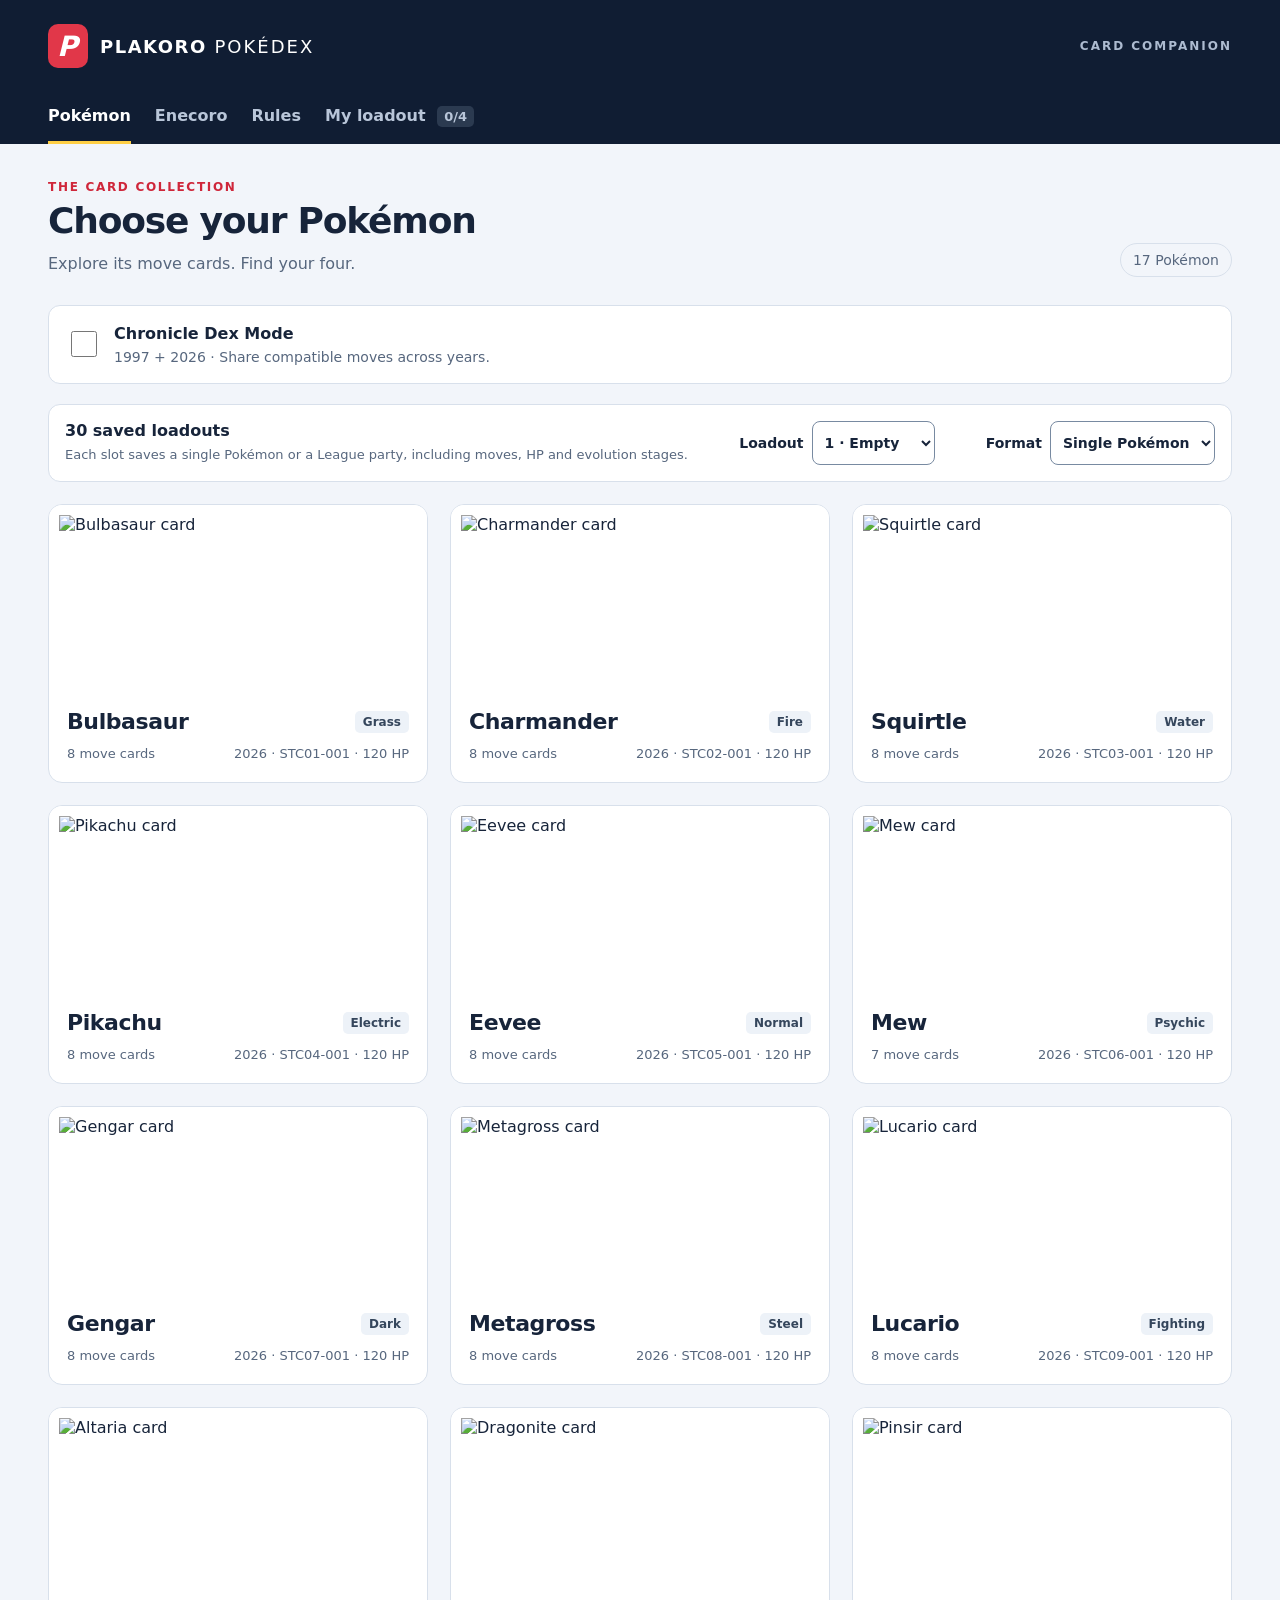
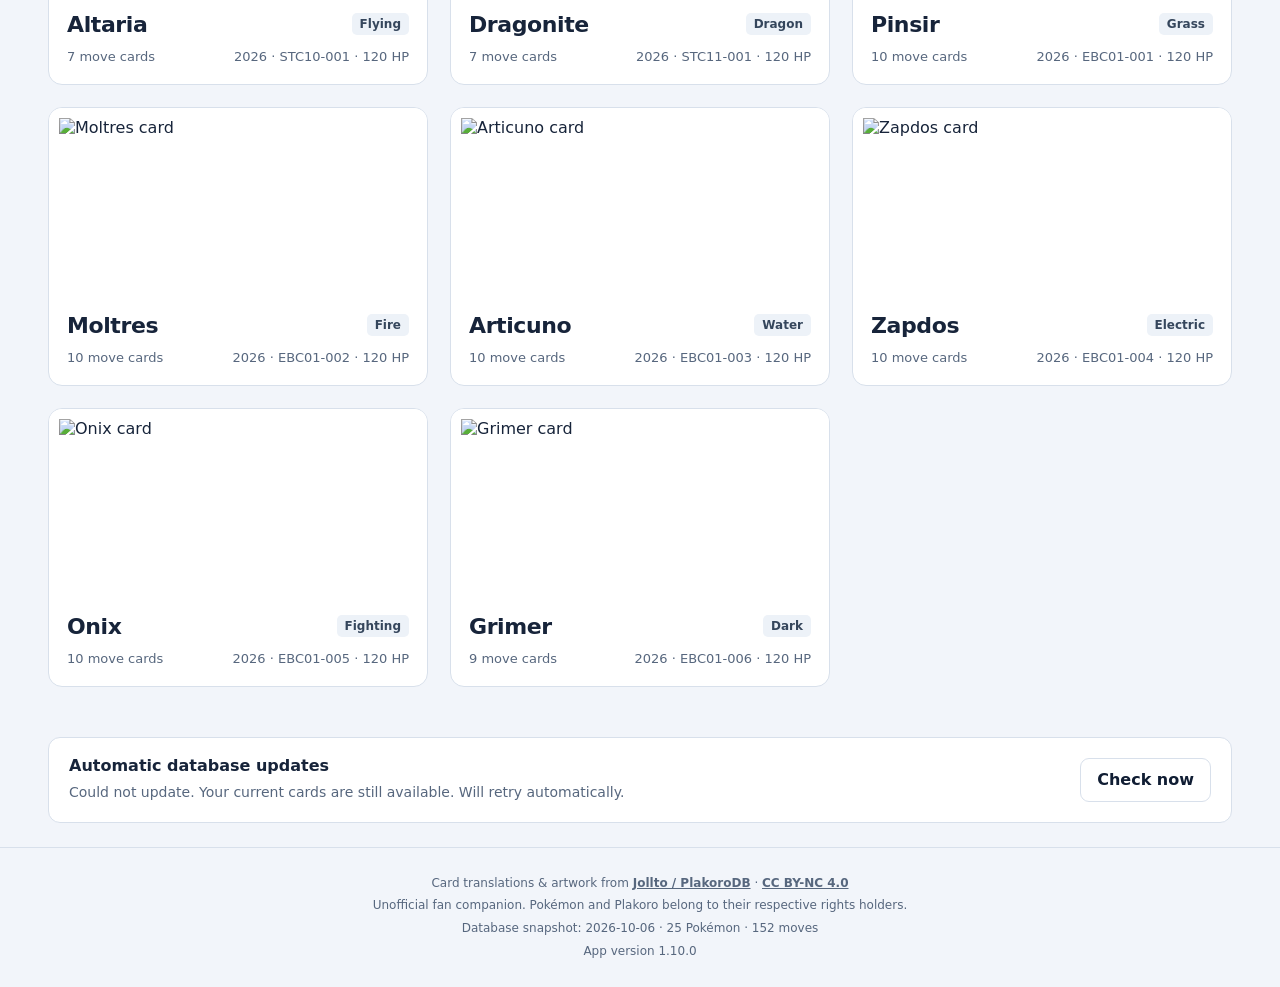
==== index.html @ 37764a10 "Publish Plakoro Pokédex 1.10.0 web app" ====
<!doctype html>
<html lang="en"><head><meta charset="utf-8"><meta name="viewport" content="width=device-width,initial-scale=1,viewport-fit=cover"><meta name="theme-color" content="#101d33"><meta name="description" content="Browse Plakoro Pokémon and their move cards. Build a loadout with one Pokémon and four moves."><title>Plakoro Pokédex</title><link rel="icon" type="image/svg+xml" href="data:image/svg+xml,%3Csvg xmlns='http://www.w3.org/2000/svg' viewBox='0 0 32 32'%3E%3Crect width='32' height='32' rx='8' fill='%23df3546'/%3E%3Cpath d='M9 8h14v16H9z' fill='white'/%3E%3Cpath d='M12 12h8v3h-8zm0 6h8v3h-8z' fill='%23101d33'/%3E%3C/svg%3E"><link rel="stylesheet" href="style.css"><script defer src="data.js"></script><script defer src="card-cache.js"></script><script defer src="sync.js"></script><script defer src="enecoro-data.js"></script><script defer src="energy-icons.js"></script><script defer src="collection.js"></script><script defer src="chronicle-data.js"></script><script defer src="chronicle-config.js"></script><script defer src="chronicle-sync.js"></script><script defer src="loadouts.js"></script><script defer src="rules-data.js"></script><script defer src="format-data.js"></script><script defer src="league.js"></script><script defer src="rules.js"></script><script defer src="features.js"></script><script defer src="app.js"></script></head>
<body><header><div class="top"><a class="brand" href="#"><span class="brand-icon" aria-hidden="true">P</span><span>PLAKORO <b>POKÉDEX</b></span></a><span class="edition">CARD COMPANION</span></div><nav aria-label="Main navigation"><a id="dex-link" href="#">Pokémon</a><a id="enecoro-link" href="#enecoro">Enecoro</a><a id="rules-link" href="#rules">Rules</a><a id="loadout-link" href="#loadout">My loadout <span id="nav-count">0/4</span></a></nav></header><main id="app"></main><section class="update-panel" aria-label="Database updates"><div><strong>Automatic database updates</strong><p id="update-status" role="status">Checks when opened and every 15 minutes while in use.</p></div><button id="check-updates">Check now</button></section><footer>Card translations &amp; artwork from <a href="https://github.com/Jollto/PlakoroDB" target="_blank" rel="noopener">Jollto / PlakoroDB</a> · <a href="PlakoroDB-LICENSE.txt">CC BY-NC 4.0</a><br>Unofficial fan companion. Pokémon and Plakoro belong to their respective rights holders.<br><span id="snapshot"></span><br><span>App version 1.10.0</span></footer><div id="toast" role="status" aria-live="polite"></div><dialog id="card-dialog" aria-labelledby="dialog-title"><div class="dialog-bar"><h2 id="dialog-title"></h2><button id="close-dialog" aria-label="Close card details">Close ✕</button></div><div id="dialog-content"></div></dialog><noscript>This app needs JavaScript to show Pokémon and build loadouts.</noscript></body></html>
---- style.css ----
:root{font-family:system-ui,-apple-system,BlinkMacSystemFont,'Segoe UI',sans-serif;color:#17243a;background:#f2f5fa;font-size:16px;--navy:#101d33;--red:#cf263a;--line:#d8e0eb;--muted:#57677e}*{box-sizing:border-box}body{margin:0}button,a{-webkit-tap-highlight-color:transparent}button{font:inherit;cursor:pointer;min-height:44px;border:1px solid var(--line);border-radius:9px;background:white;color:var(--navy);padding:10px 16px;font-weight:650}button:hover{background:#eaf0f8}button:disabled{cursor:not-allowed;opacity:.5}a{color:inherit}button:focus-visible,a:focus-visible,summary:focus-visible{outline:3px solid #2678df;outline-offset:4px}header{background:var(--navy);color:white}.top{max-width:1240px;margin:auto;padding:24px 28px 22px;display:flex;align-items:center;justify-content:space-between;gap:20px}.brand{display:flex;align-items:center;gap:12px;text-decoration:none;font-size:18px;letter-spacing:1.5px;font-weight:800}.brand b{font-weight:400;letter-spacing:2px}.brand-icon{display:grid;place-items:center;background:#e13749;width:40px;height:44px;border-radius:10px;font-size:28px;font-style:italic}.edition{color:#adbbd0;font-size:12px;font-weight:750;letter-spacing:2px}nav{display:flex;max-width:1240px;margin:auto;padding:0 28px;gap:30px}nav a{padding:16px 0;text-decoration:none;font-weight:650;color:#b9c6d9;border-bottom:3px solid transparent}nav a.active{color:white;border-color:#ffcf45}nav span{font-size:13px;background:#2b3a50;padding:3px 7px;border-radius:5px;margin-left:6px}main{max-width:1240px;margin:0 auto;padding:36px 28px 50px;min-height:65vh}h1{font-size:36px;letter-spacing:-1.2px;margin:6px 0 10px;line-height:1.15}h2{font-size:22px;letter-spacing:-.4px;margin:0}h3{font-size:18px;margin:0}p{line-height:1.6}.eyebrow{text-transform:uppercase;letter-spacing:1.7px;font-size:12px;font-weight:800;color:var(--red)}.muted{color:var(--muted)}.heading{display:flex;justify-content:space-between;align-items:end;gap:16px;margin-bottom:28px}.heading p{margin:0}.counter{white-space:nowrap;font-size:14px;color:var(--muted);padding:8px 12px;border:1px solid var(--line);border-radius:30px}.pokemon-grid{display:grid;grid-template-columns:repeat(3,minmax(0,1fr));gap:22px}.pokemon-card{display:block;text-decoration:none;background:#fff;border:1px solid var(--line);border-radius:14px;overflow:hidden;transition:transform .15s,box-shadow .15s}.pokemon-card:hover{transform:translateY(-3px);box-shadow:0 10px 24px #15244114}.card-art{display:block;width:100%;height:auto;aspect-ratio:606/302;object-fit:contain;background:white}.pokemon-card .card-art{padding:10px 10px 0}.pokemon-info{padding:16px 18px 18px}.row{display:flex;justify-content:space-between;align-items:center;gap:12px}.meta{font-size:13px;color:var(--muted);line-height:1.5}.pokemon-info .meta{margin-top:10px}.type{display:inline-block;padding:4px 8px;background:#edf2f8;border-radius:5px;font-size:12px;font-weight:750;color:#35465c}.back{display:inline-block;color:var(--muted);margin-bottom:22px;font-size:14px;font-weight:650;text-decoration:none}.pokemon-hero{display:grid;grid-template-columns:minmax(0,1fr) minmax(0,1fr);align-items:center;gap:36px;margin-bottom:32px}.pokemon-hero img{border-radius:16px;box-shadow:0 8px 26px #132a4714}.stats{display:flex;gap:24px;flex-wrap:wrap;margin:20px 0}.stats div{display:flex;flex-direction:column;gap:5px}.stats dt{font-size:12px;font-weight:650;color:var(--muted)}.stats dd{margin:0;font-size:18px;font-weight:750}.primary{background:var(--red);color:white;border-color:var(--red)}.primary:hover{background:#b31e30}.section-heading{display:flex;justify-content:space-between;align-items:center;gap:15px;margin:26px 0 18px}.move-grid{display:grid;grid-template-columns:repeat(3,minmax(0,1fr));gap:20px}.move-card{background:white;border:1px solid var(--line);border-radius:12px;overflow:hidden}.move-card.selected{border:2px solid #255fbe;box-shadow:0 0 0 2px #255fbe18}.art-button{padding:8px;width:100%;display:block;border:0;border-radius:0;background:white;min-height:0}.art-button:hover{background:#eef3fa}.move-info{padding:8px 16px 16px}.move-info .meta{margin:6px 0 12px}.move-info>button{width:100%}.selected-button{background:#e4efff;border-color:#b5cdf5;color:#184f9d}.builder-bar{position:sticky;top:0;z-index:5;background:var(--navy);color:white;padding:14px 18px;border-radius:12px;box-shadow:0 7px 22px #11254325;margin:0 0 26px}.builder-bar .muted{color:#c0cce0;font-size:14px}.builder-slots{display:grid;grid-template-columns:repeat(4,minmax(0,1fr));gap:8px;margin-top:12px}.slot{border:1px dashed #6d7b90;background:#23334b;color:#dce7f7;border-radius:7px;font-size:13px;padding:9px 7px;min-width:0;overflow-wrap:anywhere}.slot.filled{border-style:solid;border-color:#b0caef;background:#e9f2ff;color:#143663}.builder-bar a{font-size:14px;font-weight:750}.complete{color:#a4f1c5;font-weight:700}.empty{text-align:center;background:white;border:1px solid var(--line);border-radius:16px;padding:60px 24px}.empty p{color:var(--muted);max-width:400px;margin:15px auto 24px}.button-link{display:inline-block;text-decoration:none;min-height:44px;padding:12px 18px;border-radius:9px;font-weight:700;background:var(--red);color:white}.loadout-board{display:grid;grid-template-columns:320px minmax(0,1fr);gap:28px;align-items:start}.selected-mon{background:var(--navy);color:white;padding:20px;border-radius:14px}.selected-mon .meta{color:#bfccdf;margin:8px 0 16px}.selected-mon .card-art{border-radius:10px;margin:16px 0}.selected-mon button,.selected-mon .button-link{width:100%;text-align:center;margin-top:10px}.loadout-moves{display:grid;grid-template-columns:repeat(2,minmax(0,1fr));gap:18px}.loadout-moves .slot-title{padding:12px 16px 4px;font-size:12px;font-weight:800;letter-spacing:1px;color:var(--muted)}.empty-slot{min-height:170px;border:2px dashed #c1cddd;border-radius:12px;display:flex;flex-direction:column;align-items:center;justify-content:center;gap:10px;color:var(--muted);text-decoration:none}.notice{padding:12px 16px;background:#e7f0ff;color:#224c8a;border-radius:9px;font-size:14px;line-height:1.6}.loadout-note{margin:20px 0;font-size:14px;color:var(--muted)}footer{border-top:1px solid var(--line);padding:24px;text-align:center;color:var(--muted);font-size:12px;line-height:1.9}footer a{font-weight:650}dialog{border:1px solid var(--line);border-radius:16px;padding:24px;max-width:760px;width:calc(100% - 28px);max-height:90vh;color:var(--navy);overflow:auto}dialog::backdrop{background:#061125b8}.dialog-bar{display:flex;justify-content:space-between;align-items:center;gap:16px;margin-bottom:20px}.dialog-bar h2{font-size:24px}.dialog-bar button{flex-shrink:0}#dialog-content .card-art{border-radius:12px}.rules{margin-top:20px}.rules dl{display:grid;grid-template-columns:110px minmax(0,1fr);margin:0}.rules dt,.rules dd{margin:0;padding:12px 0;border-bottom:1px solid var(--line);font-size:15px;line-height:1.6}.rules dt{font-weight:750}.rules dd{padding-left:12px}.rules .meta{margin-bottom:10px}.energy{display:inline-block;background:#edf2fa;border-radius:4px;padding:1px 5px;font-size:13px;margin:2px;font-weight:650}#toast{position:fixed;bottom:24px;left:50%;transform:translateX(-50%);background:#101d33;color:white;padding:13px 20px;border-radius:10px;z-index:20;box-shadow:0 6px 25px #0003;max-width:90vw;text-align:center;font-size:14px;display:none}#toast.visible{display:block}.confirm-actions{display:flex;gap:10px;justify-content:flex-end;margin-top:24px}
@media(min-width:1450px){main,.top,nav{max-width:1380px}.pokemon-grid{grid-template-columns:repeat(4,minmax(0,1fr))}}@media(max-width:950px){.pokemon-grid,.move-grid{grid-template-columns:repeat(2,minmax(0,1fr))}.loadout-board{grid-template-columns:260px minmax(0,1fr)}.loadout-moves{grid-template-columns:1fr}.pokemon-hero{gap:24px}}@media(max-width:600px){.top{padding:20px 18px 14px}.brand{font-size:15px;letter-spacing:1px}.brand b{letter-spacing:1px}.edition{display:none}nav{padding:0 18px}main{padding:26px 16px 36px}h1{font-size:30px}.heading{align-items:start;margin-bottom:22px}.heading .counter{font-size:12px;padding:6px 9px}.pokemon-grid{gap:14px;grid-template-columns:1fr}.pokemon-info{padding:12px 16px}.pokemon-card .card-art{padding:8px 8px 0}.pokemon-hero{grid-template-columns:1fr;gap:20px}.pokemon-hero>img{max-width:520px}.move-grid{grid-template-columns:1fr;gap:18px}.builder-bar{padding:12px;border-radius:10px;margin-left:-4px;margin-right:-4px}.builder-bar .row{gap:10px}.builder-slots{gap:5px}.slot{font-size:12px;padding:8px 5px}.loadout-board{grid-template-columns:1fr;gap:20px}.selected-mon{display:grid;grid-template-columns:1fr 1fr;gap:0 16px;padding:16px}.selected-mon .card-art{grid-column:1/-1;grid-row:1;margin:0 0 14px}.selected-mon .meta{margin-bottom:0}.selected-mon .loadout-actions{grid-column:2;grid-row:2/5;align-self:center}.selected-mon h2{font-size:22px}.selected-mon .stats{gap:12px;margin:10px 0}.selected-mon .stats dd{font-size:16px}.loadout-moves{grid-template-columns:1fr}.dialog-bar h2{font-size:21px}dialog{padding:16px}.rules dl{grid-template-columns:90px minmax(0,1fr)}.rules dt,.rules dd{font-size:14px}.section-heading{align-items:start}.section-heading .muted{font-size:14px}}@media(prefers-reduced-motion:reduce){*{transition:none!important}}

.update-panel{max-width:1184px;margin:0 auto 24px;padding:18px 20px;background:white;border:1px solid var(--line);border-radius:12px;display:flex;align-items:center;justify-content:space-between;gap:18px}.update-panel p{font-size:14px;color:var(--muted);margin:6px 0 0}.update-panel button{flex-shrink:0}@media(max-width:600px){.update-panel{margin:0 16px 24px;flex-direction:column;align-items:stretch}}

/* Reference canvases: 1080×1920 portrait / 1920×1080 landscape. */
body.loadout-screen{overflow:hidden;background:#0b1424}
.loadout-screen>header,.loadout-screen>footer,.loadout-screen>.update-panel{display:none}
.loadout-screen #app{position:fixed;inset:0;max-width:none;width:100%;height:100%;height:100dvh;min-height:0;margin:0;padding:env(safe-area-inset-top) env(safe-area-inset-right) env(safe-area-inset-bottom) env(safe-area-inset-left);display:grid;grid-template-rows:auto minmax(0,1fr)}
.loadout-toolbar{max-width:none;width:100%;margin:0;padding:6px 12px;display:flex;align-items:center;justify-content:space-between;gap:8px;background:#101d33;color:white}
.loadout-toolbar a{display:flex;align-items:center;min-height:44px;padding:8px 12px;border:1px solid #71819b;border-radius:8px;font-size:14px;color:white}
.loadout-toolbar span{font-size:16px;font-weight:700}
.loadout-viewport{position:relative;min-width:0;min-height:0;overflow:hidden}
.loadout-stage{position:absolute;top:50%;left:50%;transform-origin:center;background:#f2f5fa;padding:48px;display:flex;flex-direction:column;gap:32px;color:#17243a;overflow:hidden}
.loadout-stage .stage-heading{display:flex;align-items:center;justify-content:space-between;gap:24px;flex:none}
.loadout-stage .stage-heading h1{font-size:64px;line-height:1.1;margin:12px 0 0;letter-spacing:-1px}
.loadout-stage .eyebrow{font-size:32px;letter-spacing:3px}
.loadout-stage .counter{font-size:40px;padding:12px 20px}
.loadout-stage .loadout-board{flex:1;min-height:0;display:grid;gap:32px;align-items:stretch}
.loadout-stage.portrait .loadout-board{grid-template-columns:1fr;grid-template-rows:680px minmax(0,1fr)}
.loadout-stage.landscape .loadout-board{grid-template-columns:580px minmax(0,1fr);grid-template-rows:1fr}
.loadout-stage .selected-mon{padding:28px;border-radius:24px;display:flex;flex-direction:column;justify-content:center;gap:16px;min-width:0;min-height:0}
.loadout-stage .selected-mon .eyebrow{color:#ffcf45}
.loadout-stage .selected-mon h2{font-size:56px;margin:0;line-height:1.1}
.loadout-stage .selected-mon .card-art{width:100%;height:auto;min-height:0;object-fit:contain;border-radius:16px;margin:0;background:transparent}
.loadout-stage.portrait .selected-mon .card-art{max-height:430px}
.loadout-stage .selected-mon .stats{margin:0;gap:32px;flex-wrap:nowrap;justify-content:space-between}
.loadout-stage .selected-mon .stats dt{font-size:28px;color:#bfccdf}
.loadout-stage .selected-mon .stats dd{font-size:38px;line-height:1.2}
.loadout-stage .selected-mon .meta{font-size:28px;margin:0;color:#bfccdf}
.loadout-stage .loadout-moves{display:grid;grid-template-columns:repeat(2,minmax(0,1fr));grid-template-rows:repeat(2,minmax(0,1fr));gap:24px;min-height:0}
.loadout-stage .stage-move{display:flex;flex-direction:column;justify-content:center;min-width:0;min-height:0;border-radius:20px;padding:16px;gap:16px}
.loadout-stage .slot-title{font-size:30px;letter-spacing:2px;padding:0;flex:none}
.loadout-stage .art-button{padding:0;min-height:0;border-radius:12px;flex:0 1 auto;overflow:hidden}
.loadout-stage .art-button .card-art{width:100%;height:auto;max-height:100%;object-fit:contain;background:transparent}
.loadout-stage .stage-move h3{font-size:40px;line-height:1.15;margin:0;overflow-wrap:anywhere}
.loadout-stage .empty-slot{min-height:0;font-size:38px;text-align:center;padding:20px}
.loadout-stage .stage-note{font-size:34px;margin:0;text-align:center;line-height:1.2;flex:none;color:#57677e}

.loadout-stage.portrait .selected-mon h2,.loadout-stage.portrait .selected-mon>.meta{display:none}.loadout-stage .art-button{flex:1;display:flex;align-items:center;justify-content:center}.loadout-stage .art-button .card-art{height:100%;aspect-ratio:auto}

.enecoro-detail-link{display:block;margin-top:16px;font-weight:650;padding:12px 0;color:#224c8a}.enecoro-grid{display:grid;gap:24px}.enecoro-card{padding:24px;border:1px solid var(--line);border-radius:16px;background:white}.enecoro-card h2 a{text-decoration:none}.enecoro-card h3{margin:22px 0 14px}.enecoro-card h4{margin:0 0 14px;font-size:16px}.fixed-sides{display:grid;grid-template-columns:1fr 1fr;gap:16px}.fixed-sides section{background:#edf3fc;padding:18px;border-radius:12px}.fixed-icons{display:flex;gap:20px;flex-wrap:wrap}.energy-symbol{display:inline-flex;align-items:center;gap:7px;font-size:14px}.energy-symbol img{width:36px;height:36px;object-fit:contain;flex:none}.chip-groups{display:grid;grid-template-columns:1fr 1fr;gap:30px}.chip-list{list-style:none;padding:0;margin:0;display:flex;flex-wrap:wrap;gap:10px}.chip-list li{display:flex;align-items:center;gap:12px;border:1px solid var(--line);border-radius:10px;padding:10px}.chip-list strong{font-size:18px}.chip-symbols{display:flex;align-items:center;gap:6px}.chip-divider{color:var(--muted)}.enecoro-card>.meta{margin:22px 0 0}.enecoro-card .type{white-space:nowrap}.enecoro-card h3 .type{font-size:13px;margin-left:8px}@media(max-width:600px){nav{gap:18px}nav a{font-size:14px}.enecoro-card{padding:18px}.chip-groups{grid-template-columns:1fr;gap:4px}.fixed-icons{flex-direction:column;gap:12px}.fixed-sides{gap:10px}.fixed-sides section{padding:12px}.enecoro-card>.row{align-items:flex-start}.enecoro-card h3 .type{display:inline-block;margin-top:5px}.enecoro-grid h2{font-size:22px}}

.energy-tabs{padding:0;gap:12px;margin:0 0 28px;flex-wrap:wrap}.energy-tabs a{color:#344a6a;padding:12px 16px;border:1px solid var(--line);border-radius:9px;background:white}.energy-tabs a[aria-current=page]{background:#101d33;color:white}.add-set{margin-top:24px}.inventory-grid,.dice-grid{display:grid;grid-template-columns:repeat(2,minmax(0,1fr));gap:20px;margin:24px 0}.inventory-parts{display:grid;gap:12px;margin-top:20px}.inventory-part{display:flex;align-items:center;justify-content:space-between;gap:16px;border-bottom:1px solid var(--line);padding:10px 0}.inventory-part>span:last-child{display:flex;flex-direction:column;gap:5px;align-items:flex-end}.inventory-part input{width:92px;padding:10px;border:1px solid #788aa1;border-radius:8px;font:inherit;min-height:44px}.owned-setting{display:flex;align-items:center;gap:14px;background:white;border:1px solid var(--line);padding:18px;border-radius:12px;margin-bottom:18px}.owned-setting input{width:26px;height:26px;flex:none}.owned-setting small{display:block;font-size:14px;margin-top:6px;color:var(--muted)}.dice-faces{display:grid;grid-template-columns:repeat(2,minmax(0,1fr));gap:14px;margin-top:20px}.dice-face{padding:14px;border:1px solid var(--line);border-radius:10px;min-width:0}.dice-face label{font-weight:700;font-size:14px}.face-preview{min-height:62px;display:flex;align-items:center;padding:10px 0}.face-preview .energy-symbol span{display:none}.dice-face select{width:100%;font:inherit;font-size:14px;min-height:44px;border:1px solid #788aa1;border-radius:8px;padding:6px;background:white;color:#17243a}.overdrawn{border:2px solid #b32235;background:#fff3f3}.shortage{font-size:14px;color:#b32235;margin:8px 0 0}.missing-parts{margin:18px 0;font-size:15px}.missing-parts summary{cursor:pointer;padding:10px 0}.inventory-part .energy-symbol span{font-size:13px}@media(max-width:950px){.inventory-grid,.dice-grid{grid-template-columns:1fr}}@media(max-width:420px){.inventory-part .energy-symbol{gap:4px}.inventory-part .energy-symbol img{width:28px;height:28px}.inventory-part .chip-symbols{gap:3px}.inventory-part{gap:8px}.inventory-part .energy-symbol span{font-size:12px}.inventory-part input{width:70px}.dice-face{padding:10px}}

.product-inventory{margin:24px 0 36px}.product-list{display:grid;grid-template-columns:1fr 1fr;gap:12px}.product-row{display:flex;align-items:center;justify-content:space-between;gap:14px;background:white;border:1px solid var(--line);border-radius:12px;padding:16px}.quantity-control{display:inline-flex;align-items:center;gap:6px}.quantity-control button{min-width:44px;min-height:44px;padding:8px;font-size:22px}.quantity-control input{width:64px!important;min-height:44px;padding:8px;border:1px solid #788aa1;border-radius:8px;font:inherit;text-align:center}.inventory-title{margin:20px 0}.inventory-part{align-items:flex-start}.inventory-part>.chip-symbols{padding-top:8px}.inventory-part .meta{text-align:right}.inventory-part .quantity-control{margin-top:4px}@media(max-width:950px){.product-list{grid-template-columns:1fr}}@media(max-width:420px){.inventory-part{flex-wrap:wrap}.inventory-part>span:last-child{width:100%;align-items:flex-start}.inventory-part .meta{text-align:left}.product-row{padding:12px}.quantity-control{gap:4px}.quantity-control input{width:50px!important}}

/* Rules, saved loadouts and Chronicle editions. */
header nav{overflow-x:auto;white-space:nowrap;gap:24px}
.loadout-switcher,.stage-controls{display:flex;align-items:center;justify-content:space-between;flex-wrap:wrap;gap:12px;margin-bottom:22px;padding:16px;background:#fff;border:1px solid var(--line);border-radius:12px}
.loadout-switcher p{margin:5px 0 0}.slot-picker{display:flex;align-items:center;gap:8px;font-size:14px;font-weight:700}.slot-picker select{font:inherit;min-height:44px;max-width:220px;padding:8px;border:1px solid #788aa1;border-radius:8px;background:white;color:#17243a}.loadout-toolbar{flex-wrap:wrap}.loadout-toolbar button{font-size:14px}.loadout-toolbar .slot-picker{color:white}.loadout-toolbar .slot-picker select{max-width:190px}.stage-controls p{width:100%;margin:0}.chronicle-controls .owned-setting{margin-bottom:12px}.chronicle-controls{margin-bottom:20px}.edition-tabs{display:flex;align-items:center;gap:12px;flex-wrap:wrap;margin-bottom:20px}.edition-tabs [aria-pressed=true]{background:var(--navy);color:white}.rules-menu{display:grid;grid-template-columns:1fr 1fr;gap:20px;margin:26px 0}.rule-link{position:relative;padding:28px;background:white;border:1px solid var(--line);border-radius:14px;text-decoration:none}.rule-link:hover{border-color:#255fbe}.rule-link p{color:var(--muted);margin-bottom:0}.rule-link>span{position:absolute;right:24px;top:24px}.coming-soon{display:inline-block;border-radius:8px;padding:7px 10px;background:#ffdc67;color:#533900;font-size:13px;font-weight:800;white-space:nowrap}.rule-document{max-width:860px;background:white;border:1px solid var(--line);border-radius:14px;padding:32px}.rule-text{white-space:pre-wrap;font-size:18px;line-height:1.8;overflow-wrap:anywhere;margin-top:24px}.zoom-controls{display:flex;gap:10px;align-items:center;flex-wrap:wrap;margin:20px 0}.playseat-scroll{height:70vh;overflow:auto;border:1px solid var(--line);background:#d8e0eb;border-radius:12px;overscroll-behavior:contain;touch-action:pan-x pan-y}.playseat-scroll img{display:block;max-width:none;height:auto;width:100%;transform-origin:0 0}.evolution-list{display:grid;gap:12px}.evolution-list section{padding:18px;border:1px solid var(--line);border-radius:12px}.evolution-list button{margin-right:8px}.stage-pokemon-list{display:grid;gap:10px;grid-template-columns:1fr 1fr}.hp-tracker{display:flex;flex-direction:column;gap:12px}.hp-value{display:flex;align-items:baseline;gap:16px}.hp-value>span{font-size:30px}.hp-value output{font-size:76px;font-weight:800;line-height:1}.hp-value small{font-size:26px;color:#c0cce0}.hp-buttons{display:grid;grid-template-columns:repeat(4,1fr);gap:10px}.loadout-stage .selected-mon .hp-buttons button{font-size:40px;min-height:92px;padding:10px;margin:0}.loadout-stage .selected-mon .hp-reset{font-size:26px;min-height:64px;padding:8px;margin:0}.loadout-stage.portrait .loadout-board{grid-template-rows:780px minmax(0,1fr)}.loadout-stage.portrait .selected-mon{gap:10px}.loadout-stage.portrait .selected-mon .card-art{max-height:380px}.loadout-stage .stage-note{font-size:28px}.loadout-stage.landscape .selected-mon h2{font-size:46px}.loadout-stage.landscape .selected-mon .card-art{max-height:300px}
@media(max-width:600px){.rules-menu{grid-template-columns:1fr}.rule-document{padding:20px}.loadout-toolbar{gap:5px;padding:5px 8px}.loadout-toolbar a{padding:6px 8px;font-size:12px}.loadout-toolbar .slot-picker{font-size:12px;gap:4px}.loadout-toolbar .slot-picker select{max-width:130px;font-size:12px}.loadout-toolbar button{font-size:12px;padding:6px 8px}.stage-pokemon-list{grid-template-columns:1fr}}
.rule-text{white-space:normal}.rule-text p{white-space:pre-wrap}.rule-text h2{margin:28px 0 14px;line-height:1.4}.rule-text li{margin:10px 0}.rule-text ul{padding-left:24px}

/* League parties use the existing card, dice and loadout-board vocabulary. */
.league-context{display:flex;flex-wrap:wrap;gap:12px;align-items:center;margin:-6px 0 24px;padding:14px 18px;border-left:4px solid #245fb9;background:#eaf1fb;border-radius:8px;font-size:14px}
.league-context span{color:var(--muted)}.league-context a{font-weight:700}
.league-grid{display:grid;grid-template-columns:repeat(3,minmax(0,1fr));gap:20px;margin:24px 0}
.league-member{min-width:0;background:white;border:1px solid var(--line);border-radius:14px;padding:18px;display:flex;flex-direction:column;gap:12px}
.league-member h2,.league-member p{margin:0}.league-member h2{font-size:22px}.league-member>.card-art{border-radius:8px;aspect-ratio:606/302;object-fit:contain;background:#eff2f7}
.league-member>.row{min-height:28px}.league-member.chosen{border:2px solid #245fb9;padding:17px;background:#f2f7ff}.league-member>.league-actions,.league-member>button{margin-top:auto}
.league-empty-art{aspect-ratio:606/302;background:#eef2f7;border:1px dashed #9aaec9;border-radius:8px;display:flex;align-items:center;justify-content:center;color:#566781;font-size:16px}
.league-badge{background:#e5edf9;color:#163f7c;font-size:14px;font-weight:700;border-radius:6px;padding:5px 8px}.league-badge.ko{background:#fde6e8;color:#9d1329}
.league-controls,.league-actions{display:flex;gap:10px;align-items:center;flex-wrap:wrap}.league-controls{padding:18px;background:white;border:1px solid var(--line);border-radius:12px;margin:20px 0}.league-actions button,.league-actions .button-link{font-size:14px;min-height:44px;padding:10px 12px}
.league-step{margin:24px 0 16px;padding:20px 24px;background:#e9eff9;border-radius:12px}.league-step h2{margin:0 0 8px}.league-step p{margin:8px 0 16px}.league-step strong{font-size:20px}
.league-switch-choice{display:block;width:100%;text-align:left;margin:12px 0}.league-toolbar-label{color:white;font-size:14px}.league-dice-summary{display:grid;grid-template-columns:repeat(3,minmax(0,1fr));gap:16px}.league-dice-summary section{border:1px solid var(--line);border-radius:10px;padding:16px}.league-dice-summary section>div{display:flex;flex-direction:column;gap:6px;padding:12px 0;border-top:1px solid var(--line)}.league-dice-summary .chip-symbols{flex-wrap:wrap}
.loadout-toolbar .slot-picker select{max-width:180px}.loadout-switcher .slot-picker select{max-width:240px}
@media(max-width:1000px){.league-grid{grid-template-columns:repeat(2,minmax(0,1fr))}}
@media(max-width:600px){.league-grid{grid-template-columns:1fr;gap:16px}.league-controls{align-items:stretch;flex-direction:column}.league-controls .slot-picker{flex-wrap:wrap}.league-controls select{max-width:100%}.league-actions>*{flex:1}.league-dice-summary{grid-template-columns:1fr}.league-dice-summary section>div{flex-direction:row;justify-content:space-between;align-items:center}.league-toolbar-label{font-size:12px}.loadout-toolbar .slot-picker select{max-width:135px}.loadout-switcher .slot-picker{width:100%;justify-content:space-between}.loadout-switcher .slot-picker select{max-width:70%}}
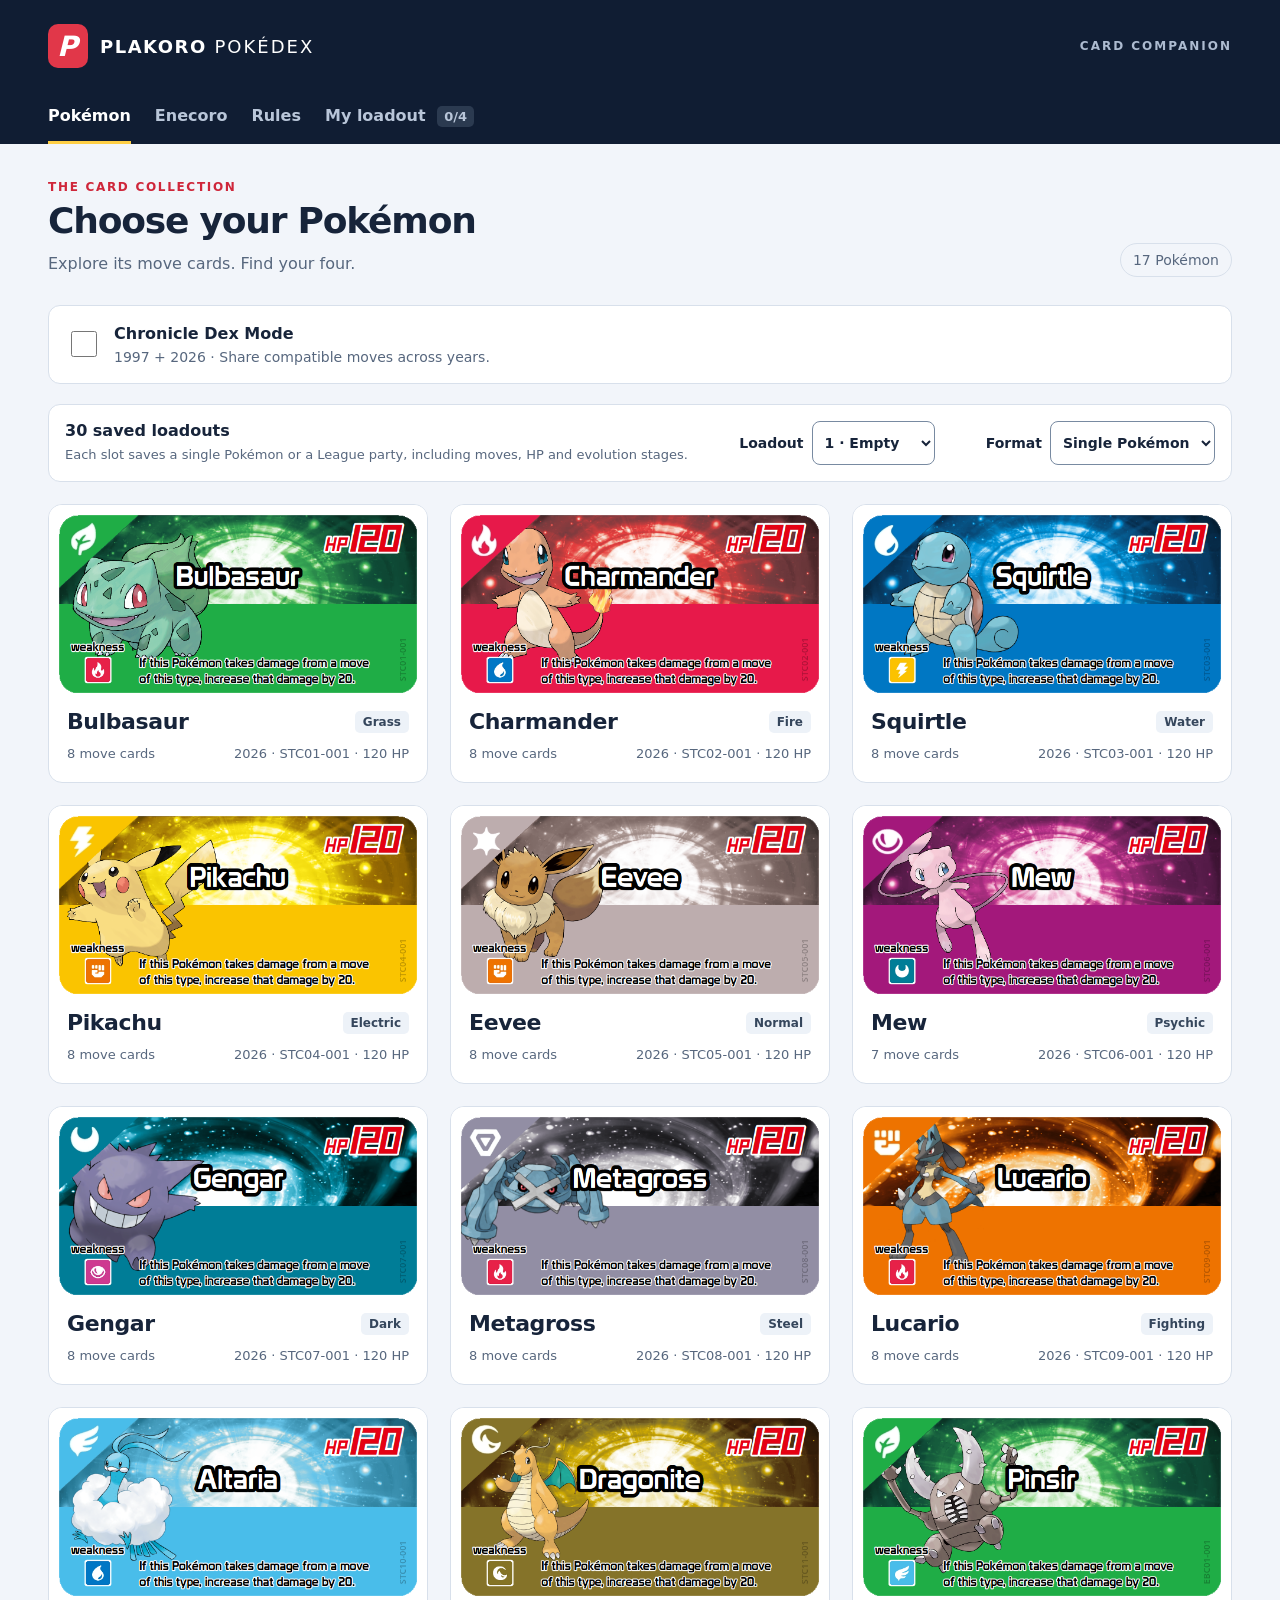
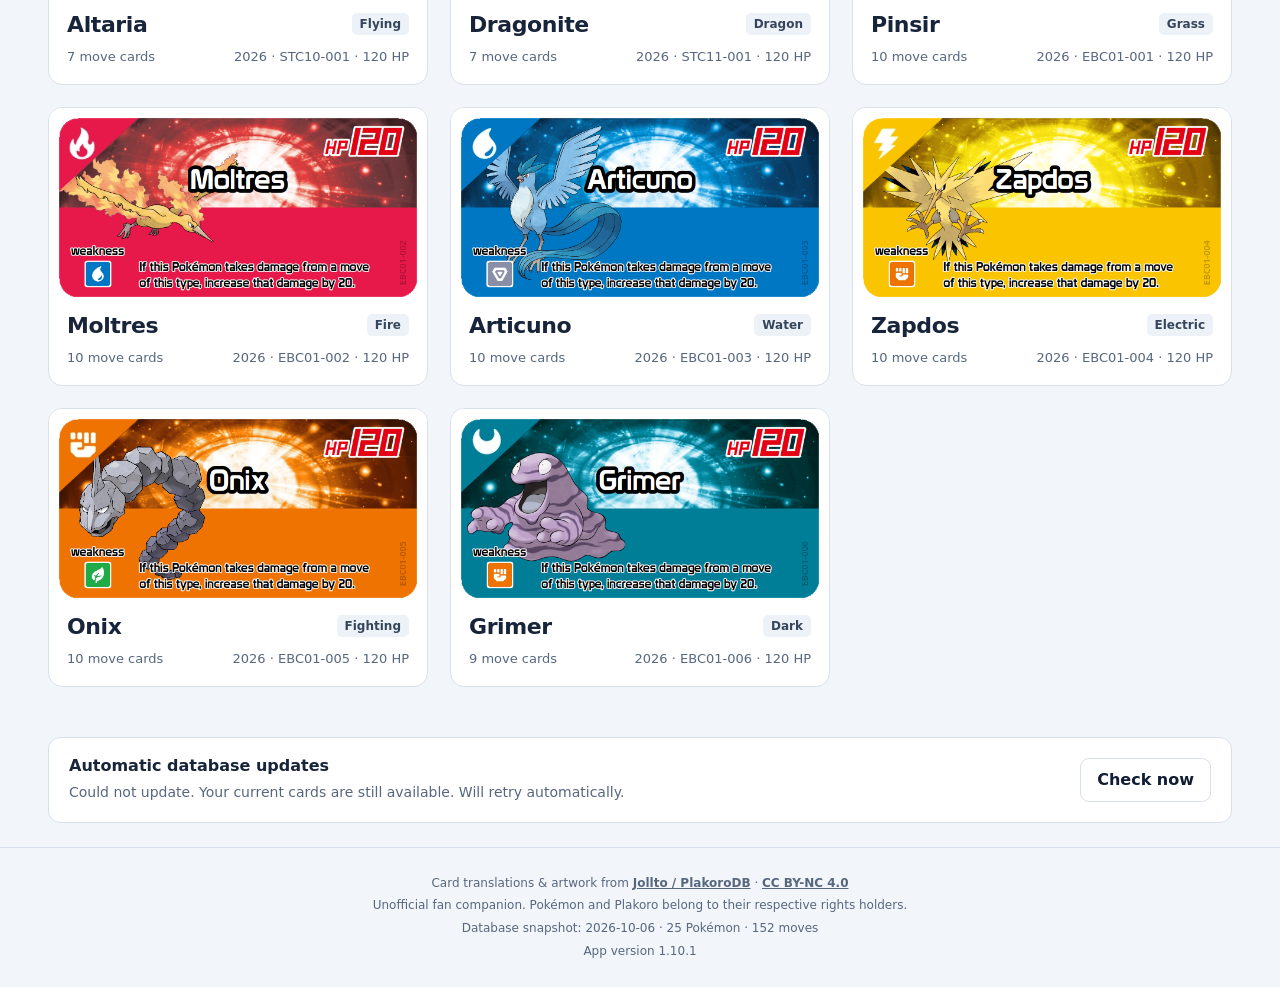
==== commit b21fcd6a: "Make League dice setup optional and use 9 or 12 Enekoro" ====
--- a/index.html
+++ b/index.html
@@ -1,3 +1,3 @@
 <!doctype html>
 <html lang="en"><head><meta charset="utf-8"><meta name="viewport" content="width=device-width,initial-scale=1,viewport-fit=cover"><meta name="theme-color" content="#101d33"><meta name="description" content="Browse Plakoro Pokémon and their move cards. Build a loadout with one Pokémon and four moves."><title>Plakoro Pokédex</title><link rel="icon" type="image/svg+xml" href="data:image/svg+xml,%3Csvg xmlns='http://www.w3.org/2000/svg' viewBox='0 0 32 32'%3E%3Crect width='32' height='32' rx='8' fill='%23df3546'/%3E%3Cpath d='M9 8h14v16H9z' fill='white'/%3E%3Cpath d='M12 12h8v3h-8zm0 6h8v3h-8z' fill='%23101d33'/%3E%3C/svg%3E"><link rel="stylesheet" href="style.css"><script defer src="data.js"></script><script defer src="card-cache.js"></script><script defer src="sync.js"></script><script defer src="enecoro-data.js"></script><script defer src="energy-icons.js"></script><script defer src="collection.js"></script><script defer src="chronicle-data.js"></script><script defer src="chronicle-config.js"></script><script defer src="chronicle-sync.js"></script><script defer src="loadouts.js"></script><script defer src="rules-data.js"></script><script defer src="format-data.js"></script><script defer src="league.js"></script><script defer src="rules.js"></script><script defer src="features.js"></script><script defer src="app.js"></script></head>
-<body><header><div class="top"><a class="brand" href="#"><span class="brand-icon" aria-hidden="true">P</span><span>PLAKORO <b>POKÉDEX</b></span></a><span class="edition">CARD COMPANION</span></div><nav aria-label="Main navigation"><a id="dex-link" href="#">Pokémon</a><a id="enecoro-link" href="#enecoro">Enecoro</a><a id="rules-link" href="#rules">Rules</a><a id="loadout-link" href="#loadout">My loadout <span id="nav-count">0/4</span></a></nav></header><main id="app"></main><section class="update-panel" aria-label="Database updates"><div><strong>Automatic database updates</strong><p id="update-status" role="status">Checks when opened and every 15 minutes while in use.</p></div><button id="check-updates">Check now</button></section><footer>Card translations &amp; artwork from <a href="https://github.com/Jollto/PlakoroDB" target="_blank" rel="noopener">Jollto / PlakoroDB</a> · <a href="PlakoroDB-LICENSE.txt">CC BY-NC 4.0</a><br>Unofficial fan companion. Pokémon and Plakoro belong to their respective rights holders.<br><span id="snapshot"></span><br><span>App version 1.10.0</span></footer><div id="toast" role="status" aria-live="polite"></div><dialog id="card-dialog" aria-labelledby="dialog-title"><div class="dialog-bar"><h2 id="dialog-title"></h2><button id="close-dialog" aria-label="Close card details">Close ✕</button></div><div id="dialog-content"></div></dialog><noscript>This app needs JavaScript to show Pokémon and build loadouts.</noscript></body></html>
+<body><header><div class="top"><a class="brand" href="#"><span class="brand-icon" aria-hidden="true">P</span><span>PLAKORO <b>POKÉDEX</b></span></a><span class="edition">CARD COMPANION</span></div><nav aria-label="Main navigation"><a id="dex-link" href="#">Pokémon</a><a id="enecoro-link" href="#enecoro">Enecoro</a><a id="rules-link" href="#rules">Rules</a><a id="loadout-link" href="#loadout">My loadout <span id="nav-count">0/4</span></a></nav></header><main id="app"></main><section class="update-panel" aria-label="Database updates"><div><strong>Automatic database updates</strong><p id="update-status" role="status">Checks when opened and every 15 minutes while in use.</p></div><button id="check-updates">Check now</button></section><footer>Card translations &amp; artwork from <a href="https://github.com/Jollto/PlakoroDB" target="_blank" rel="noopener">Jollto / PlakoroDB</a> · <a href="PlakoroDB-LICENSE.txt">CC BY-NC 4.0</a><br>Unofficial fan companion. Pokémon and Plakoro belong to their respective rights holders.<br><span id="snapshot"></span><br><span>App version 1.10.1</span></footer><div id="toast" role="status" aria-live="polite"></div><dialog id="card-dialog" aria-labelledby="dialog-title"><div class="dialog-bar"><h2 id="dialog-title"></h2><button id="close-dialog" aria-label="Close card details">Close ✕</button></div><div id="dialog-content"></div></dialog><noscript>This app needs JavaScript to show Pokémon and build loadouts.</noscript></body></html>
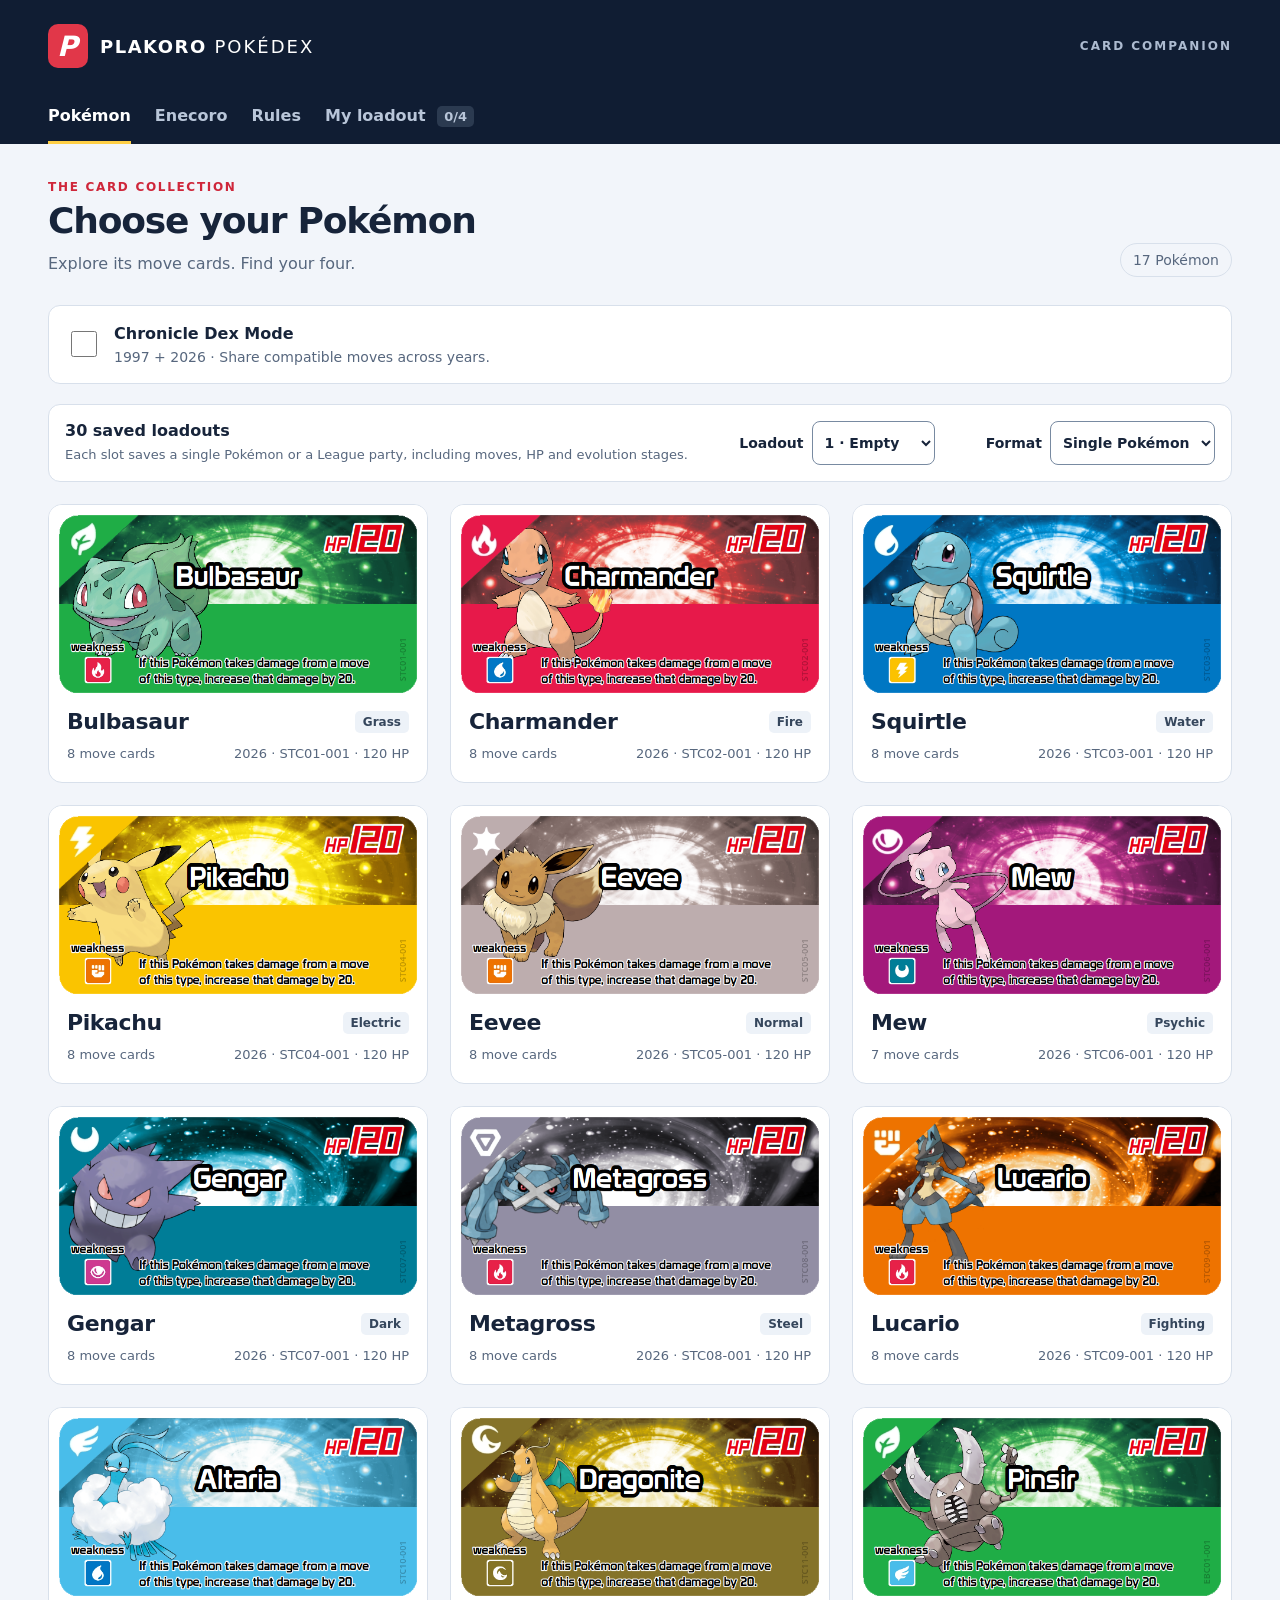
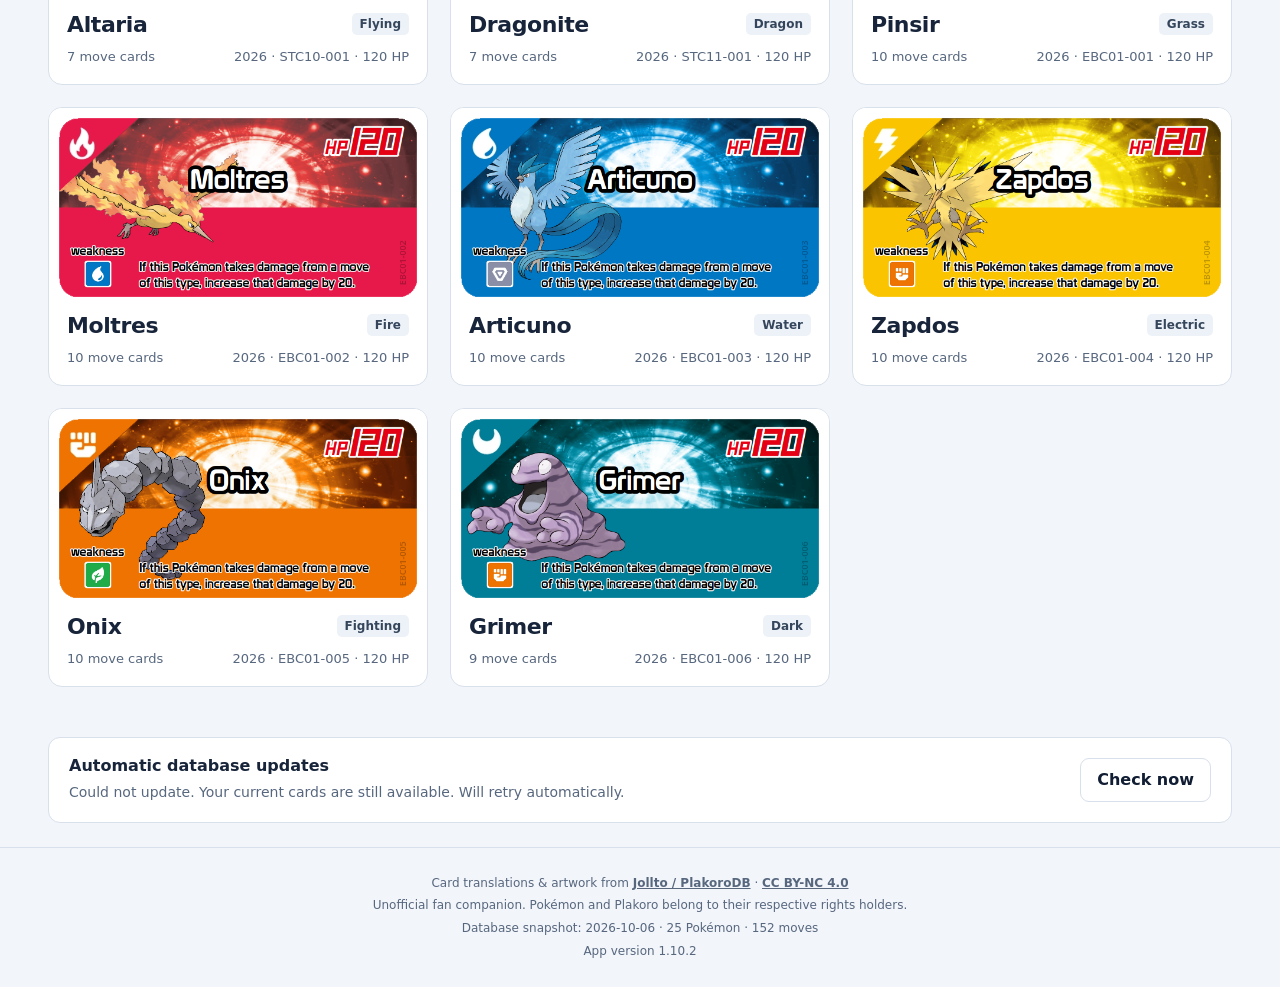
==== commit 6bf542b7: "Update Legacy move rules and check cards on every app open" ====
--- a/index.html
+++ b/index.html
@@ -1,3 +1,3 @@
 <!doctype html>
-<html lang="en"><head><meta charset="utf-8"><meta name="viewport" content="width=device-width,initial-scale=1,viewport-fit=cover"><meta name="theme-color" content="#101d33"><meta name="description" content="Browse Plakoro Pokémon and their move cards. Build a loadout with one Pokémon and four moves."><title>Plakoro Pokédex</title><link rel="icon" type="image/svg+xml" href="data:image/svg+xml,%3Csvg xmlns='http://www.w3.org/2000/svg' viewBox='0 0 32 32'%3E%3Crect width='32' height='32' rx='8' fill='%23df3546'/%3E%3Cpath d='M9 8h14v16H9z' fill='white'/%3E%3Cpath d='M12 12h8v3h-8zm0 6h8v3h-8z' fill='%23101d33'/%3E%3C/svg%3E"><link rel="stylesheet" href="style.css"><script defer src="data.js"></script><script defer src="card-cache.js"></script><script defer src="sync.js"></script><script defer src="enecoro-data.js"></script><script defer src="energy-icons.js"></script><script defer src="collection.js"></script><script defer src="chronicle-data.js"></script><script defer src="chronicle-config.js"></script><script defer src="chronicle-sync.js"></script><script defer src="loadouts.js"></script><script defer src="rules-data.js"></script><script defer src="format-data.js"></script><script defer src="league.js"></script><script defer src="rules.js"></script><script defer src="features.js"></script><script defer src="app.js"></script></head>
-<body><header><div class="top"><a class="brand" href="#"><span class="brand-icon" aria-hidden="true">P</span><span>PLAKORO <b>POKÉDEX</b></span></a><span class="edition">CARD COMPANION</span></div><nav aria-label="Main navigation"><a id="dex-link" href="#">Pokémon</a><a id="enecoro-link" href="#enecoro">Enecoro</a><a id="rules-link" href="#rules">Rules</a><a id="loadout-link" href="#loadout">My loadout <span id="nav-count">0/4</span></a></nav></header><main id="app"></main><section class="update-panel" aria-label="Database updates"><div><strong>Automatic database updates</strong><p id="update-status" role="status">Checks when opened and every 15 minutes while in use.</p></div><button id="check-updates">Check now</button></section><footer>Card translations &amp; artwork from <a href="https://github.com/Jollto/PlakoroDB" target="_blank" rel="noopener">Jollto / PlakoroDB</a> · <a href="PlakoroDB-LICENSE.txt">CC BY-NC 4.0</a><br>Unofficial fan companion. Pokémon and Plakoro belong to their respective rights holders.<br><span id="snapshot"></span><br><span>App version 1.10.1</span></footer><div id="toast" role="status" aria-live="polite"></div><dialog id="card-dialog" aria-labelledby="dialog-title"><div class="dialog-bar"><h2 id="dialog-title"></h2><button id="close-dialog" aria-label="Close card details">Close ✕</button></div><div id="dialog-content"></div></dialog><noscript>This app needs JavaScript to show Pokémon and build loadouts.</noscript></body></html>
+<html lang="en"><head><meta charset="utf-8"><meta name="viewport" content="width=device-width,initial-scale=1,viewport-fit=cover"><meta name="theme-color" content="#101d33"><meta name="description" content="Browse Plakoro Pokémon and their move cards. Build a loadout with one Pokémon and four moves."><title>Plakoro Pokédex</title><link rel="icon" type="image/svg+xml" href="data:image/svg+xml,%3Csvg xmlns='http://www.w3.org/2000/svg' viewBox='0 0 32 32'%3E%3Crect width='32' height='32' rx='8' fill='%23df3546'/%3E%3Cpath d='M9 8h14v16H9z' fill='white'/%3E%3Cpath d='M12 12h8v3h-8zm0 6h8v3h-8z' fill='%23101d33'/%3E%3C/svg%3E"><link rel="stylesheet" href="style.css"><script defer src="data.js"></script><script defer src="card-cache.js"></script><script defer src="sync.js"></script><script defer src="enecoro-data.js"></script><script defer src="energy-icons.js"></script><script defer src="collection.js"></script><script defer src="chronicle-data.js"></script><script defer src="chronicle-config.js"></script><script defer src="chronicle-sync.js"></script><script defer src="loadouts.js?v=1.10.2"></script><script defer src="rules-data.js"></script><script defer src="format-data.js?v=1.10.2"></script><script defer src="league.js?v=1.10.1"></script><script defer src="rules.js?v=1.10.2"></script><script defer src="features.js"></script><script defer src="app.js?v=1.10.2"></script></head>
+<body><header><div class="top"><a class="brand" href="#"><span class="brand-icon" aria-hidden="true">P</span><span>PLAKORO <b>POKÉDEX</b></span></a><span class="edition">CARD COMPANION</span></div><nav aria-label="Main navigation"><a id="dex-link" href="#">Pokémon</a><a id="enecoro-link" href="#enecoro">Enecoro</a><a id="rules-link" href="#rules">Rules</a><a id="loadout-link" href="#loadout">My loadout <span id="nav-count">0/4</span></a></nav></header><main id="app"></main><section class="update-panel" aria-label="Database updates"><div><strong>Automatic database updates</strong><p id="update-status" role="status">Checks when opened and every 15 minutes while in use.</p></div><button id="check-updates">Check now</button></section><footer>Card translations &amp; artwork from <a href="https://github.com/Jollto/PlakoroDB" target="_blank" rel="noopener">Jollto / PlakoroDB</a> · <a href="PlakoroDB-LICENSE.txt">CC BY-NC 4.0</a><br>Unofficial fan companion. Pokémon and Plakoro belong to their respective rights holders.<br><span id="snapshot"></span><br><span>App version 1.10.2</span></footer><div id="toast" role="status" aria-live="polite"></div><dialog id="card-dialog" aria-labelledby="dialog-title"><div class="dialog-bar"><h2 id="dialog-title"></h2><button id="close-dialog" aria-label="Close card details">Close ✕</button></div><div id="dialog-content"></div></dialog><noscript>This app needs JavaScript to show Pokémon and build loadouts.</noscript></body></html>
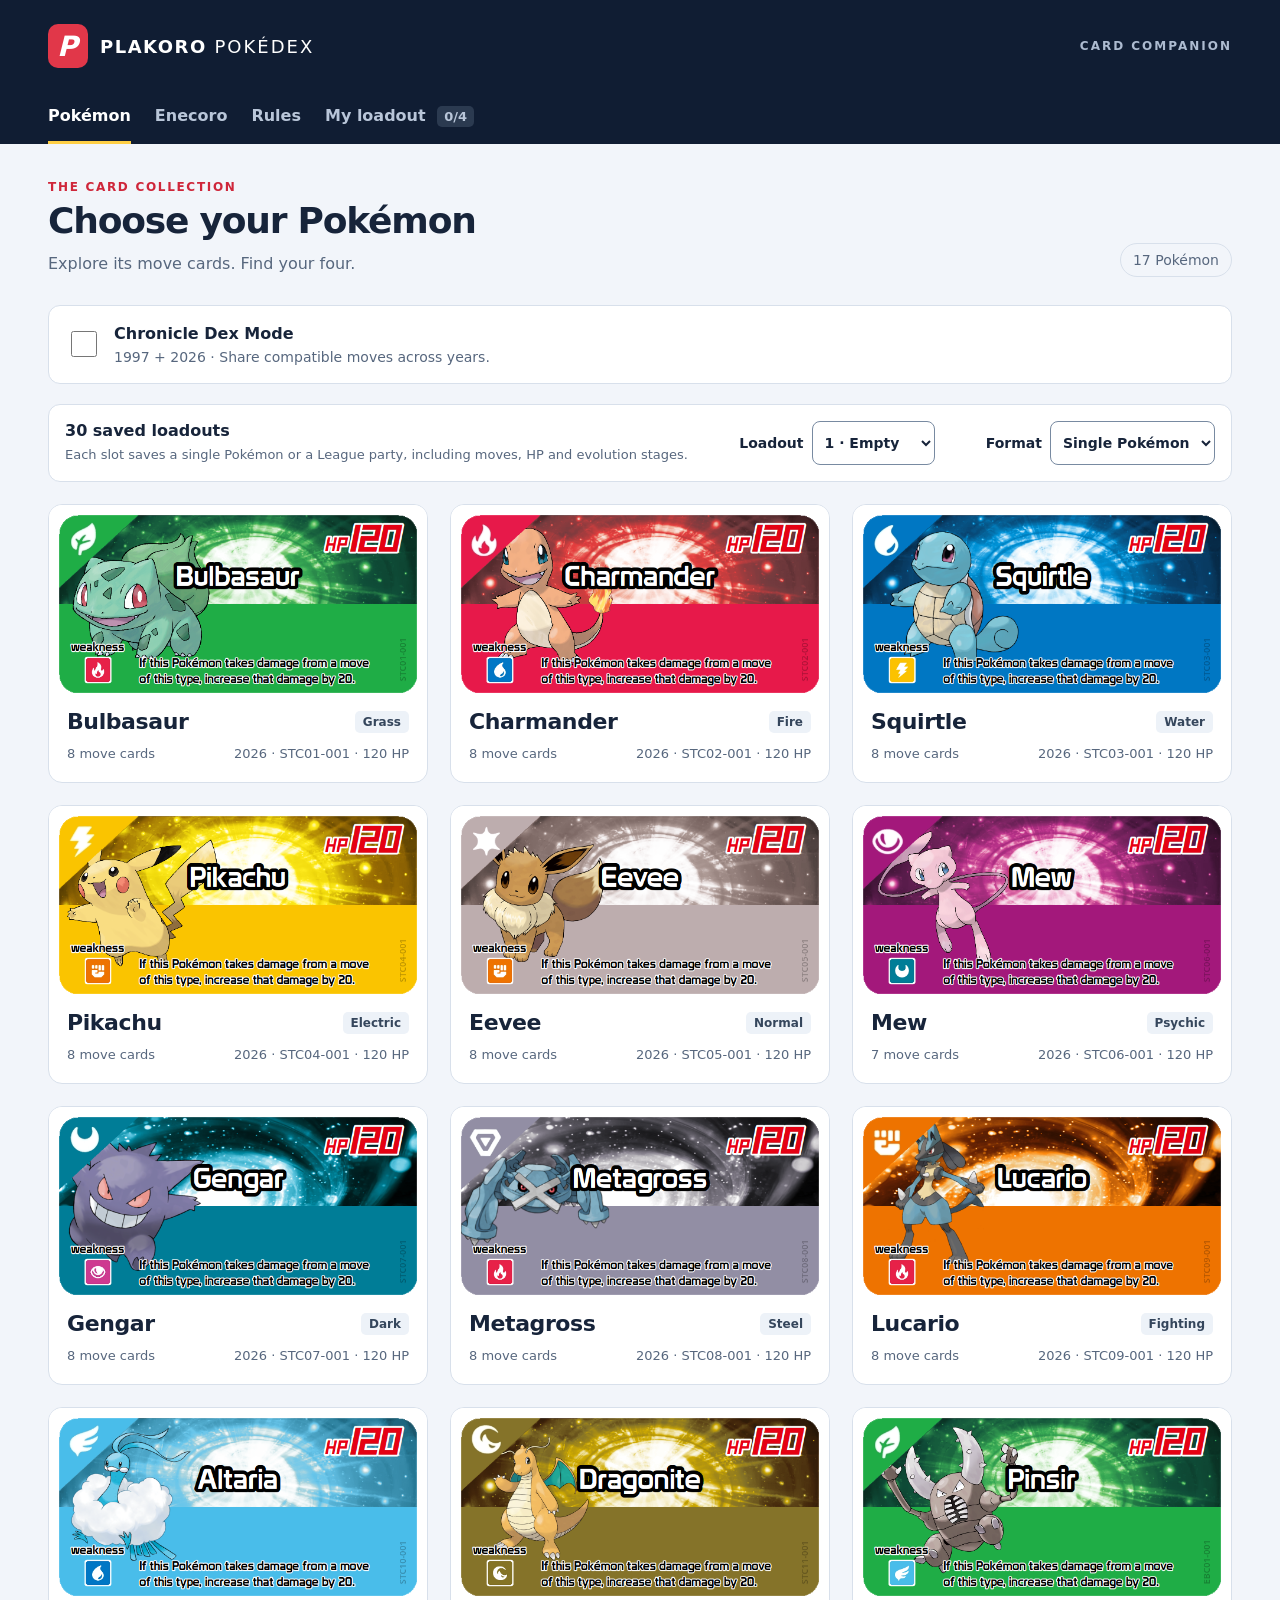
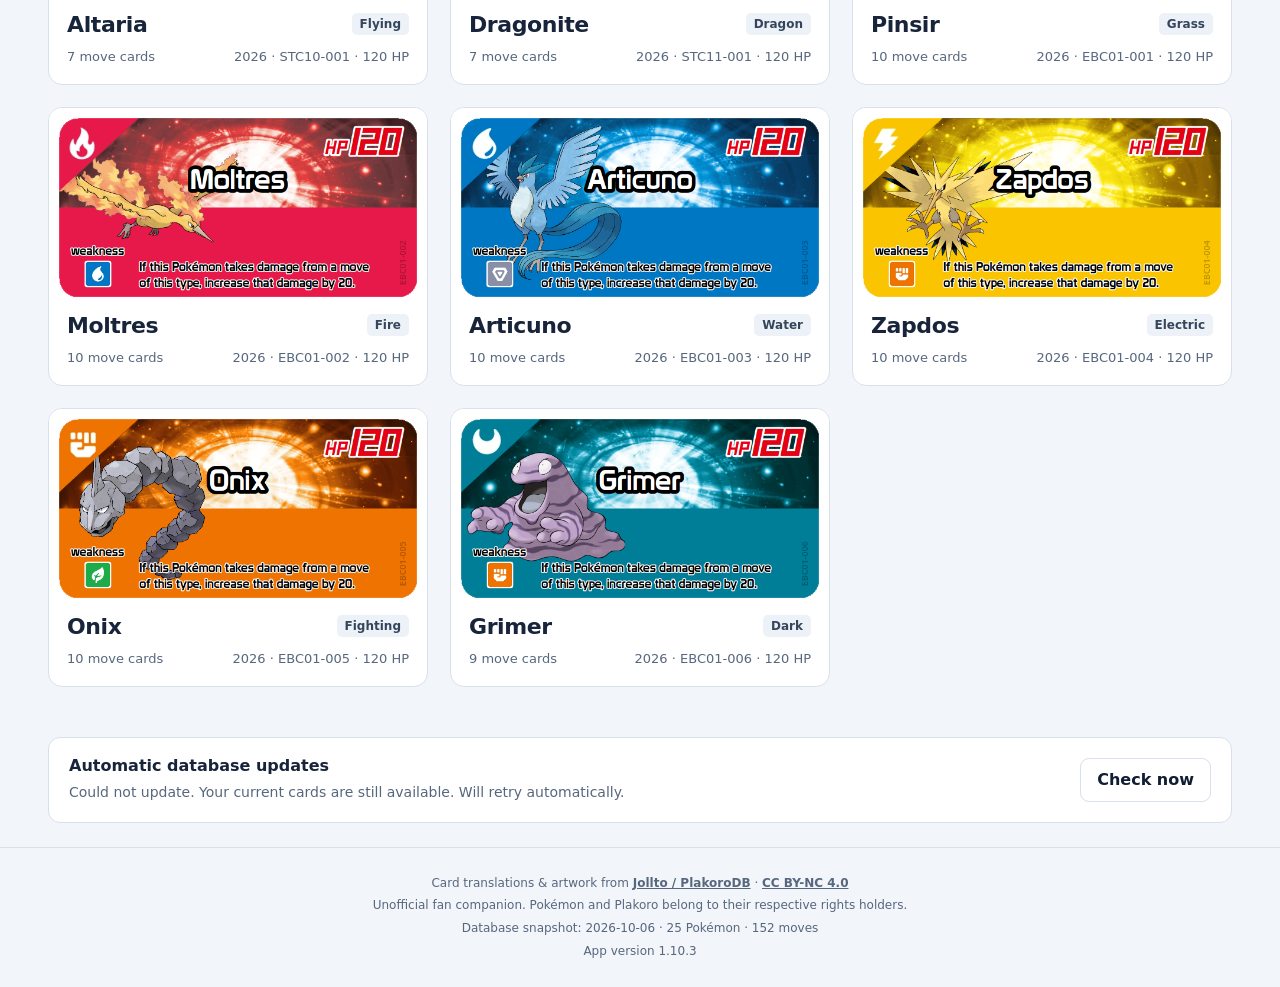
==== commit 74366050: "Clarify two-way Legacy move sharing" ====
--- a/index.html
+++ b/index.html
@@ -1,3 +1,3 @@
 <!doctype html>
-<html lang="en"><head><meta charset="utf-8"><meta name="viewport" content="width=device-width,initial-scale=1,viewport-fit=cover"><meta name="theme-color" content="#101d33"><meta name="description" content="Browse Plakoro Pokémon and their move cards. Build a loadout with one Pokémon and four moves."><title>Plakoro Pokédex</title><link rel="icon" type="image/svg+xml" href="data:image/svg+xml,%3Csvg xmlns='http://www.w3.org/2000/svg' viewBox='0 0 32 32'%3E%3Crect width='32' height='32' rx='8' fill='%23df3546'/%3E%3Cpath d='M9 8h14v16H9z' fill='white'/%3E%3Cpath d='M12 12h8v3h-8zm0 6h8v3h-8z' fill='%23101d33'/%3E%3C/svg%3E"><link rel="stylesheet" href="style.css"><script defer src="data.js"></script><script defer src="card-cache.js"></script><script defer src="sync.js"></script><script defer src="enecoro-data.js"></script><script defer src="energy-icons.js"></script><script defer src="collection.js"></script><script defer src="chronicle-data.js"></script><script defer src="chronicle-config.js"></script><script defer src="chronicle-sync.js"></script><script defer src="loadouts.js?v=1.10.2"></script><script defer src="rules-data.js"></script><script defer src="format-data.js?v=1.10.2"></script><script defer src="league.js?v=1.10.1"></script><script defer src="rules.js?v=1.10.2"></script><script defer src="features.js"></script><script defer src="app.js?v=1.10.2"></script></head>
-<body><header><div class="top"><a class="brand" href="#"><span class="brand-icon" aria-hidden="true">P</span><span>PLAKORO <b>POKÉDEX</b></span></a><span class="edition">CARD COMPANION</span></div><nav aria-label="Main navigation"><a id="dex-link" href="#">Pokémon</a><a id="enecoro-link" href="#enecoro">Enecoro</a><a id="rules-link" href="#rules">Rules</a><a id="loadout-link" href="#loadout">My loadout <span id="nav-count">0/4</span></a></nav></header><main id="app"></main><section class="update-panel" aria-label="Database updates"><div><strong>Automatic database updates</strong><p id="update-status" role="status">Checks when opened and every 15 minutes while in use.</p></div><button id="check-updates">Check now</button></section><footer>Card translations &amp; artwork from <a href="https://github.com/Jollto/PlakoroDB" target="_blank" rel="noopener">Jollto / PlakoroDB</a> · <a href="PlakoroDB-LICENSE.txt">CC BY-NC 4.0</a><br>Unofficial fan companion. Pokémon and Plakoro belong to their respective rights holders.<br><span id="snapshot"></span><br><span>App version 1.10.2</span></footer><div id="toast" role="status" aria-live="polite"></div><dialog id="card-dialog" aria-labelledby="dialog-title"><div class="dialog-bar"><h2 id="dialog-title"></h2><button id="close-dialog" aria-label="Close card details">Close ✕</button></div><div id="dialog-content"></div></dialog><noscript>This app needs JavaScript to show Pokémon and build loadouts.</noscript></body></html>
+<html lang="en"><head><meta charset="utf-8"><meta name="viewport" content="width=device-width,initial-scale=1,viewport-fit=cover"><meta name="theme-color" content="#101d33"><meta name="description" content="Browse Plakoro Pokémon and their move cards. Build a loadout with one Pokémon and four moves."><title>Plakoro Pokédex</title><link rel="icon" type="image/svg+xml" href="data:image/svg+xml,%3Csvg xmlns='http://www.w3.org/2000/svg' viewBox='0 0 32 32'%3E%3Crect width='32' height='32' rx='8' fill='%23df3546'/%3E%3Cpath d='M9 8h14v16H9z' fill='white'/%3E%3Cpath d='M12 12h8v3h-8zm0 6h8v3h-8z' fill='%23101d33'/%3E%3C/svg%3E"><link rel="stylesheet" href="style.css"><script defer src="data.js"></script><script defer src="card-cache.js"></script><script defer src="sync.js"></script><script defer src="enecoro-data.js"></script><script defer src="energy-icons.js"></script><script defer src="collection.js"></script><script defer src="chronicle-data.js"></script><script defer src="chronicle-config.js"></script><script defer src="chronicle-sync.js"></script><script defer src="loadouts.js?v=1.10.2"></script><script defer src="rules-data.js"></script><script defer src="format-data.js?v=1.10.3"></script><script defer src="league.js?v=1.10.1"></script><script defer src="rules.js?v=1.10.2"></script><script defer src="features.js"></script><script defer src="app.js?v=1.10.2"></script></head>
+<body><header><div class="top"><a class="brand" href="#"><span class="brand-icon" aria-hidden="true">P</span><span>PLAKORO <b>POKÉDEX</b></span></a><span class="edition">CARD COMPANION</span></div><nav aria-label="Main navigation"><a id="dex-link" href="#">Pokémon</a><a id="enecoro-link" href="#enecoro">Enecoro</a><a id="rules-link" href="#rules">Rules</a><a id="loadout-link" href="#loadout">My loadout <span id="nav-count">0/4</span></a></nav></header><main id="app"></main><section class="update-panel" aria-label="Database updates"><div><strong>Automatic database updates</strong><p id="update-status" role="status">Checks when opened and every 15 minutes while in use.</p></div><button id="check-updates">Check now</button></section><footer>Card translations &amp; artwork from <a href="https://github.com/Jollto/PlakoroDB" target="_blank" rel="noopener">Jollto / PlakoroDB</a> · <a href="PlakoroDB-LICENSE.txt">CC BY-NC 4.0</a><br>Unofficial fan companion. Pokémon and Plakoro belong to their respective rights holders.<br><span id="snapshot"></span><br><span>App version 1.10.3</span></footer><div id="toast" role="status" aria-live="polite"></div><dialog id="card-dialog" aria-labelledby="dialog-title"><div class="dialog-bar"><h2 id="dialog-title"></h2><button id="close-dialog" aria-label="Close card details">Close ✕</button></div><div id="dialog-content"></div></dialog><noscript>This app needs JavaScript to show Pokémon and build loadouts.</noscript></body></html>
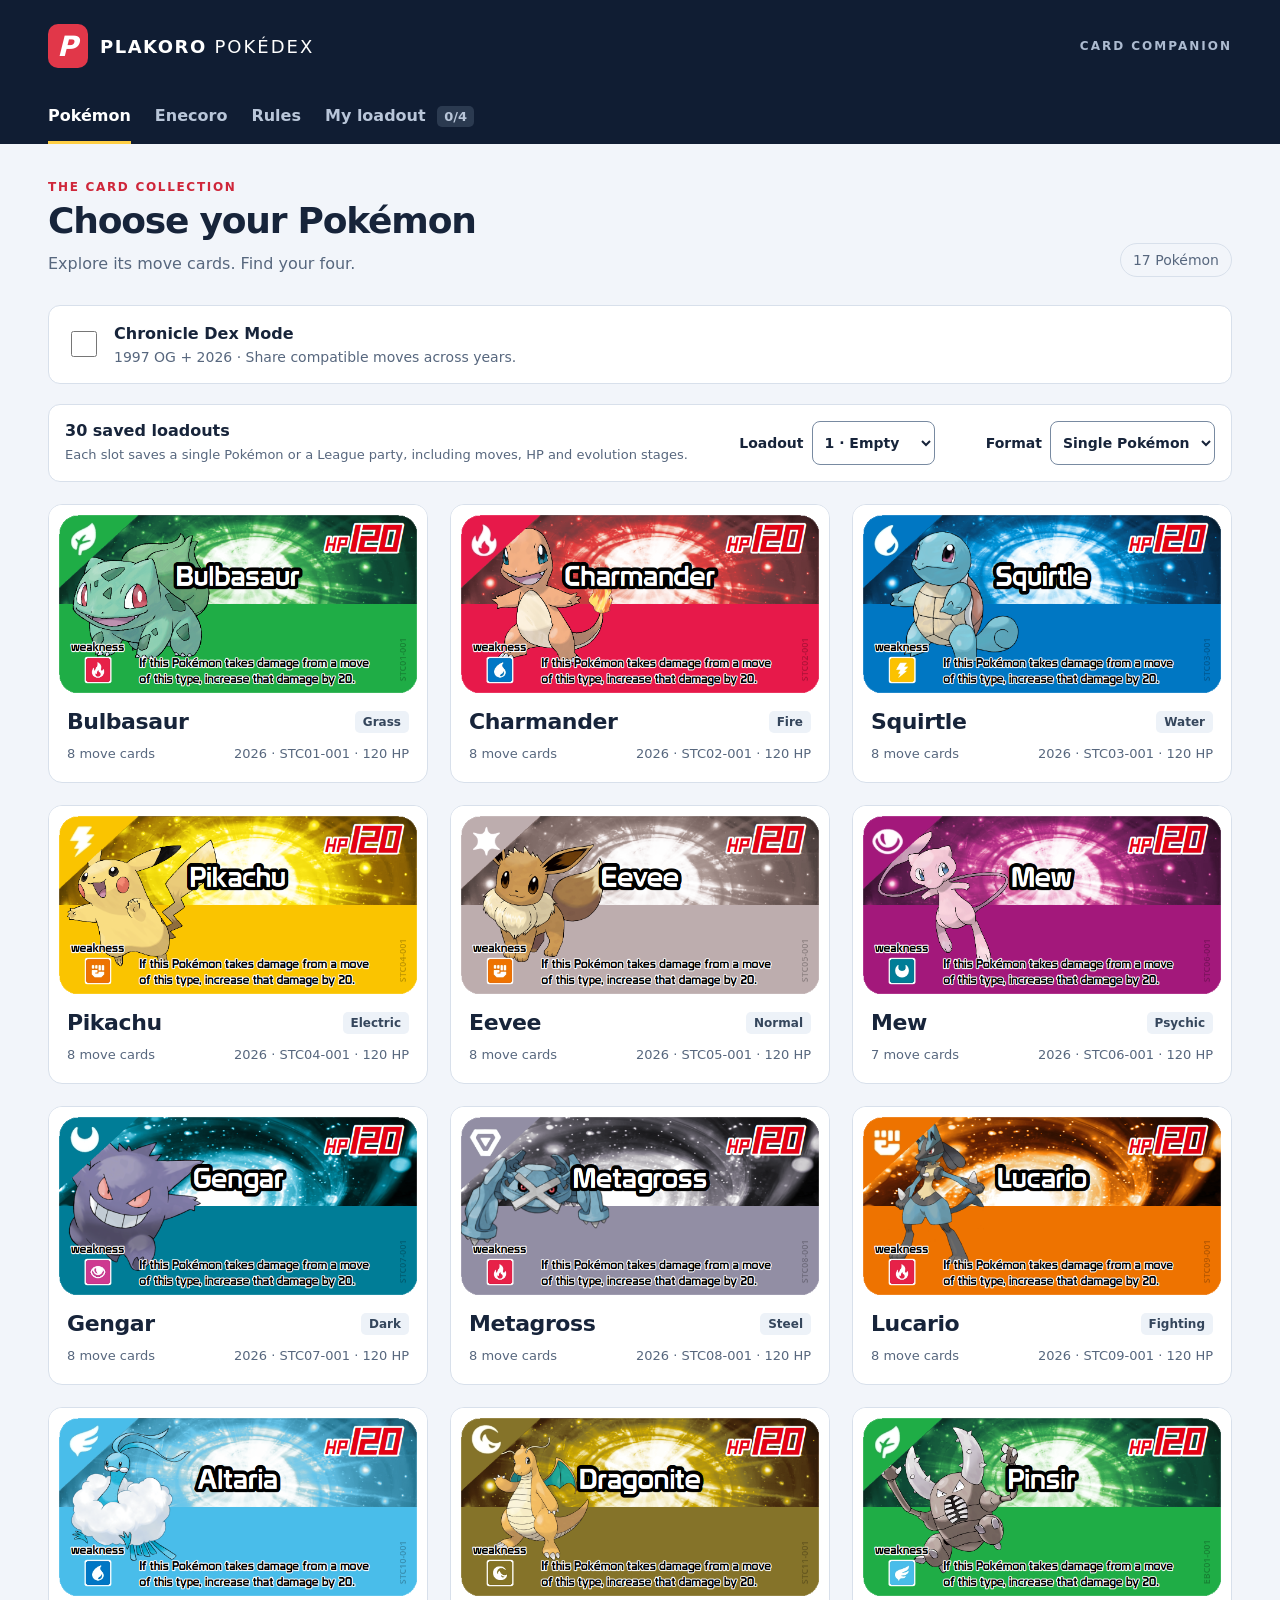
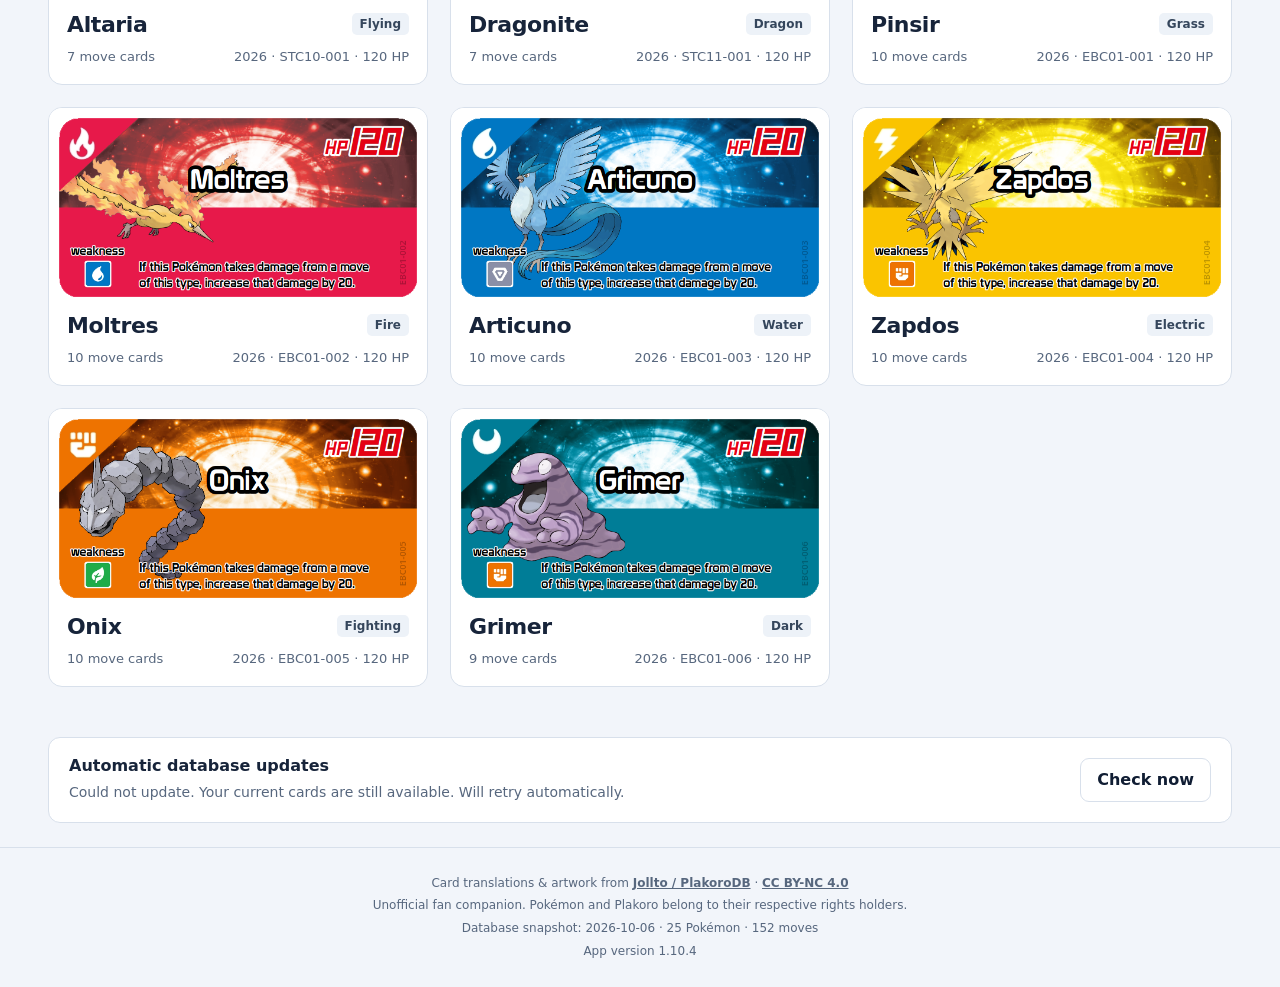
==== commit 77b3abcd: "Use OG cards only in Chronicle mode and Legacy format" ====
--- a/index.html
+++ b/index.html
@@ -1,3 +1,3 @@
 <!doctype html>
-<html lang="en"><head><meta charset="utf-8"><meta name="viewport" content="width=device-width,initial-scale=1,viewport-fit=cover"><meta name="theme-color" content="#101d33"><meta name="description" content="Browse Plakoro Pokémon and their move cards. Build a loadout with one Pokémon and four moves."><title>Plakoro Pokédex</title><link rel="icon" type="image/svg+xml" href="data:image/svg+xml,%3Csvg xmlns='http://www.w3.org/2000/svg' viewBox='0 0 32 32'%3E%3Crect width='32' height='32' rx='8' fill='%23df3546'/%3E%3Cpath d='M9 8h14v16H9z' fill='white'/%3E%3Cpath d='M12 12h8v3h-8zm0 6h8v3h-8z' fill='%23101d33'/%3E%3C/svg%3E"><link rel="stylesheet" href="style.css"><script defer src="data.js"></script><script defer src="card-cache.js"></script><script defer src="sync.js"></script><script defer src="enecoro-data.js"></script><script defer src="energy-icons.js"></script><script defer src="collection.js"></script><script defer src="chronicle-data.js"></script><script defer src="chronicle-config.js"></script><script defer src="chronicle-sync.js"></script><script defer src="loadouts.js?v=1.10.2"></script><script defer src="rules-data.js"></script><script defer src="format-data.js?v=1.10.3"></script><script defer src="league.js?v=1.10.1"></script><script defer src="rules.js?v=1.10.2"></script><script defer src="features.js"></script><script defer src="app.js?v=1.10.2"></script></head>
-<body><header><div class="top"><a class="brand" href="#"><span class="brand-icon" aria-hidden="true">P</span><span>PLAKORO <b>POKÉDEX</b></span></a><span class="edition">CARD COMPANION</span></div><nav aria-label="Main navigation"><a id="dex-link" href="#">Pokémon</a><a id="enecoro-link" href="#enecoro">Enecoro</a><a id="rules-link" href="#rules">Rules</a><a id="loadout-link" href="#loadout">My loadout <span id="nav-count">0/4</span></a></nav></header><main id="app"></main><section class="update-panel" aria-label="Database updates"><div><strong>Automatic database updates</strong><p id="update-status" role="status">Checks when opened and every 15 minutes while in use.</p></div><button id="check-updates">Check now</button></section><footer>Card translations &amp; artwork from <a href="https://github.com/Jollto/PlakoroDB" target="_blank" rel="noopener">Jollto / PlakoroDB</a> · <a href="PlakoroDB-LICENSE.txt">CC BY-NC 4.0</a><br>Unofficial fan companion. Pokémon and Plakoro belong to their respective rights holders.<br><span id="snapshot"></span><br><span>App version 1.10.3</span></footer><div id="toast" role="status" aria-live="polite"></div><dialog id="card-dialog" aria-labelledby="dialog-title"><div class="dialog-bar"><h2 id="dialog-title"></h2><button id="close-dialog" aria-label="Close card details">Close ✕</button></div><div id="dialog-content"></div></dialog><noscript>This app needs JavaScript to show Pokémon and build loadouts.</noscript></body></html>
+<html lang="en"><head><meta charset="utf-8"><meta name="viewport" content="width=device-width,initial-scale=1,viewport-fit=cover"><meta name="theme-color" content="#101d33"><meta name="description" content="Browse Plakoro Pokémon and their move cards. Build a loadout with one Pokémon and four moves."><title>Plakoro Pokédex</title><link rel="icon" type="image/svg+xml" href="data:image/svg+xml,%3Csvg xmlns='http://www.w3.org/2000/svg' viewBox='0 0 32 32'%3E%3Crect width='32' height='32' rx='8' fill='%23df3546'/%3E%3Cpath d='M9 8h14v16H9z' fill='white'/%3E%3Cpath d='M12 12h8v3h-8zm0 6h8v3h-8z' fill='%23101d33'/%3E%3C/svg%3E"><link rel="stylesheet" href="style.css"><script defer src="data.js"></script><script defer src="card-cache.js?v=1.10.4"></script><script defer src="sync.js"></script><script defer src="enecoro-data.js"></script><script defer src="energy-icons.js"></script><script defer src="collection.js"></script><script defer src="chronicle-og.js?v=1.10.4"></script><script defer src="chronicle-data.js?v=1.10.4"></script><script defer src="chronicle-config.js"></script><script defer src="chronicle-sync.js?v=1.10.4"></script><script defer src="loadouts.js?v=1.10.4"></script><script defer src="rules-data.js"></script><script defer src="format-data.js?v=1.10.4"></script><script defer src="league.js?v=1.10.4"></script><script defer src="rules.js?v=1.10.2"></script><script defer src="features.js?v=1.10.4"></script><script defer src="app.js?v=1.10.4"></script></head>
+<body><header><div class="top"><a class="brand" href="#"><span class="brand-icon" aria-hidden="true">P</span><span>PLAKORO <b>POKÉDEX</b></span></a><span class="edition">CARD COMPANION</span></div><nav aria-label="Main navigation"><a id="dex-link" href="#">Pokémon</a><a id="enecoro-link" href="#enecoro">Enecoro</a><a id="rules-link" href="#rules">Rules</a><a id="loadout-link" href="#loadout">My loadout <span id="nav-count">0/4</span></a></nav></header><main id="app"></main><section class="update-panel" aria-label="Database updates"><div><strong>Automatic database updates</strong><p id="update-status" role="status">Checks when opened and every 15 minutes while in use.</p></div><button id="check-updates">Check now</button></section><footer>Card translations &amp; artwork from <a href="https://github.com/Jollto/PlakoroDB" target="_blank" rel="noopener">Jollto / PlakoroDB</a> · <a href="PlakoroDB-LICENSE.txt">CC BY-NC 4.0</a><br>Unofficial fan companion. Pokémon and Plakoro belong to their respective rights holders.<br><span id="snapshot"></span><br><span>App version 1.10.4</span></footer><div id="toast" role="status" aria-live="polite"></div><dialog id="card-dialog" aria-labelledby="dialog-title"><div class="dialog-bar"><h2 id="dialog-title"></h2><button id="close-dialog" aria-label="Close card details">Close ✕</button></div><div id="dialog-content"></div></dialog><noscript>This app needs JavaScript to show Pokémon and build loadouts.</noscript></body></html>
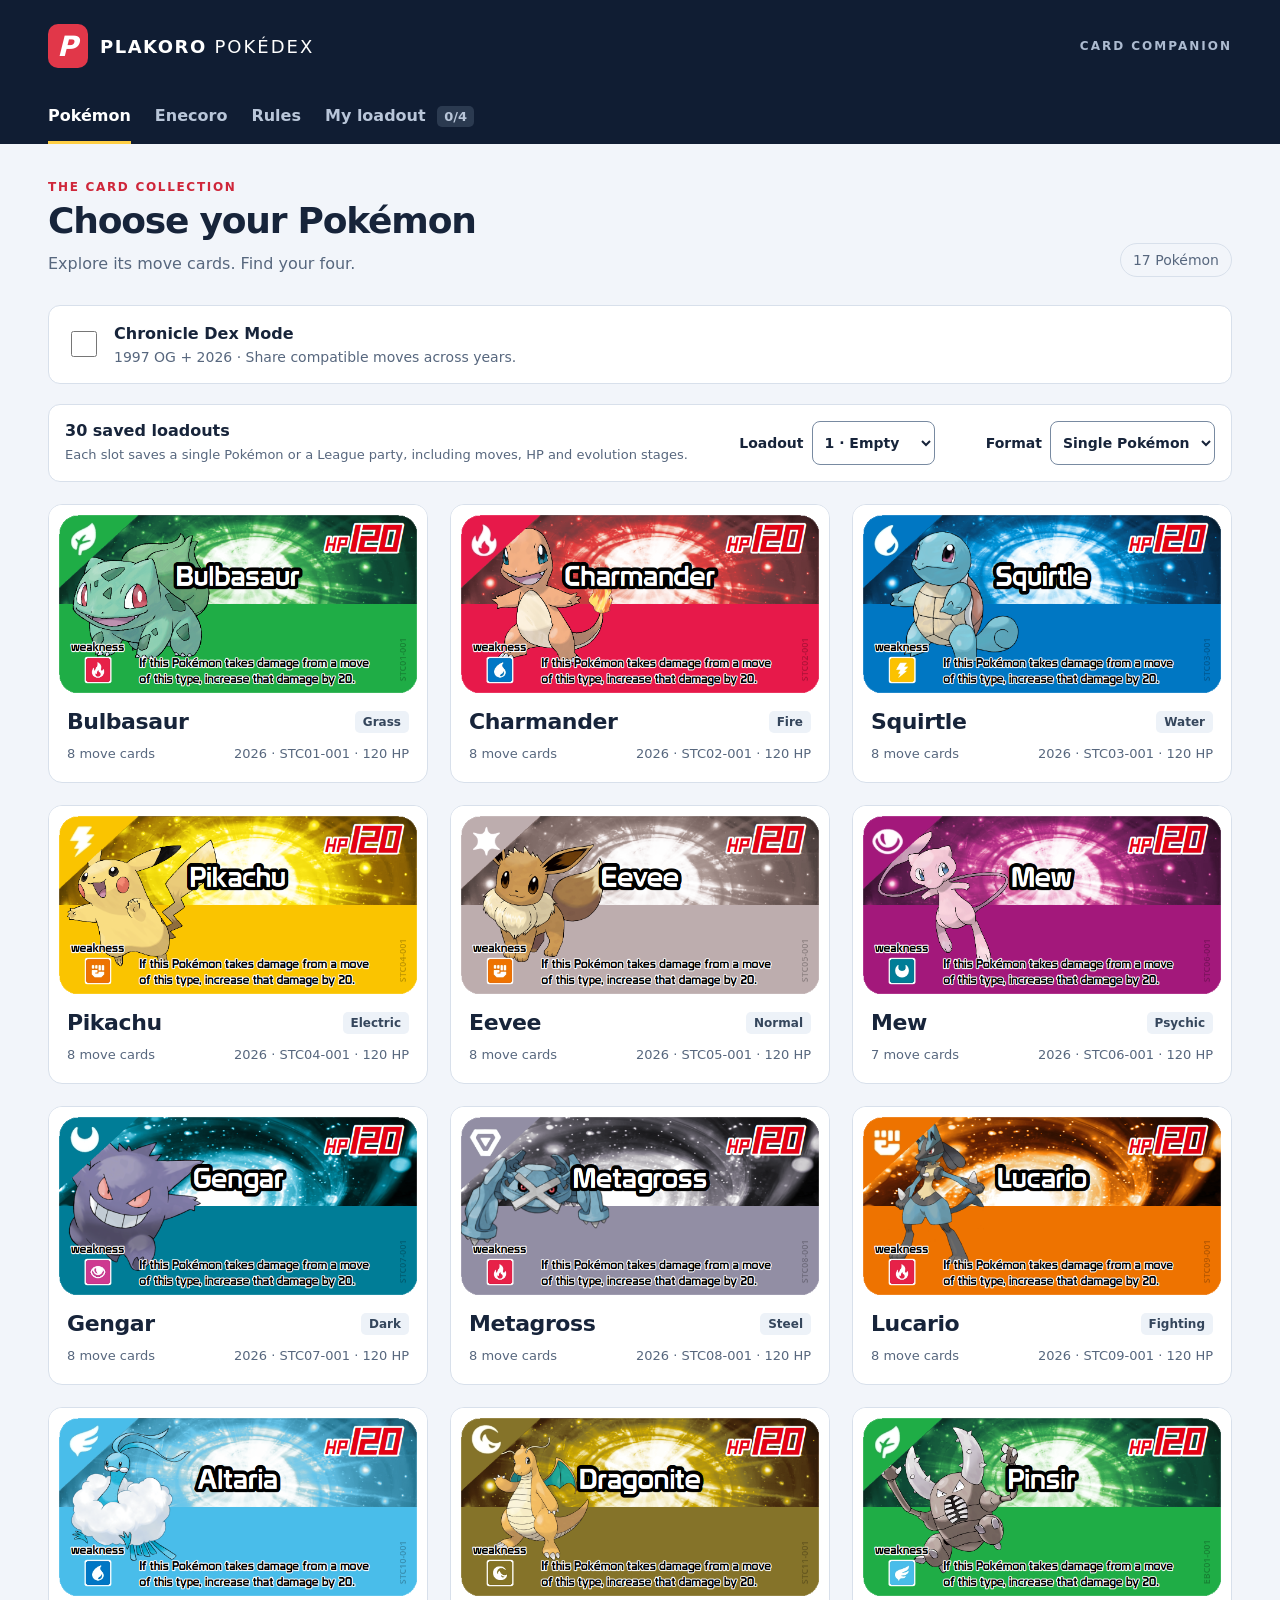
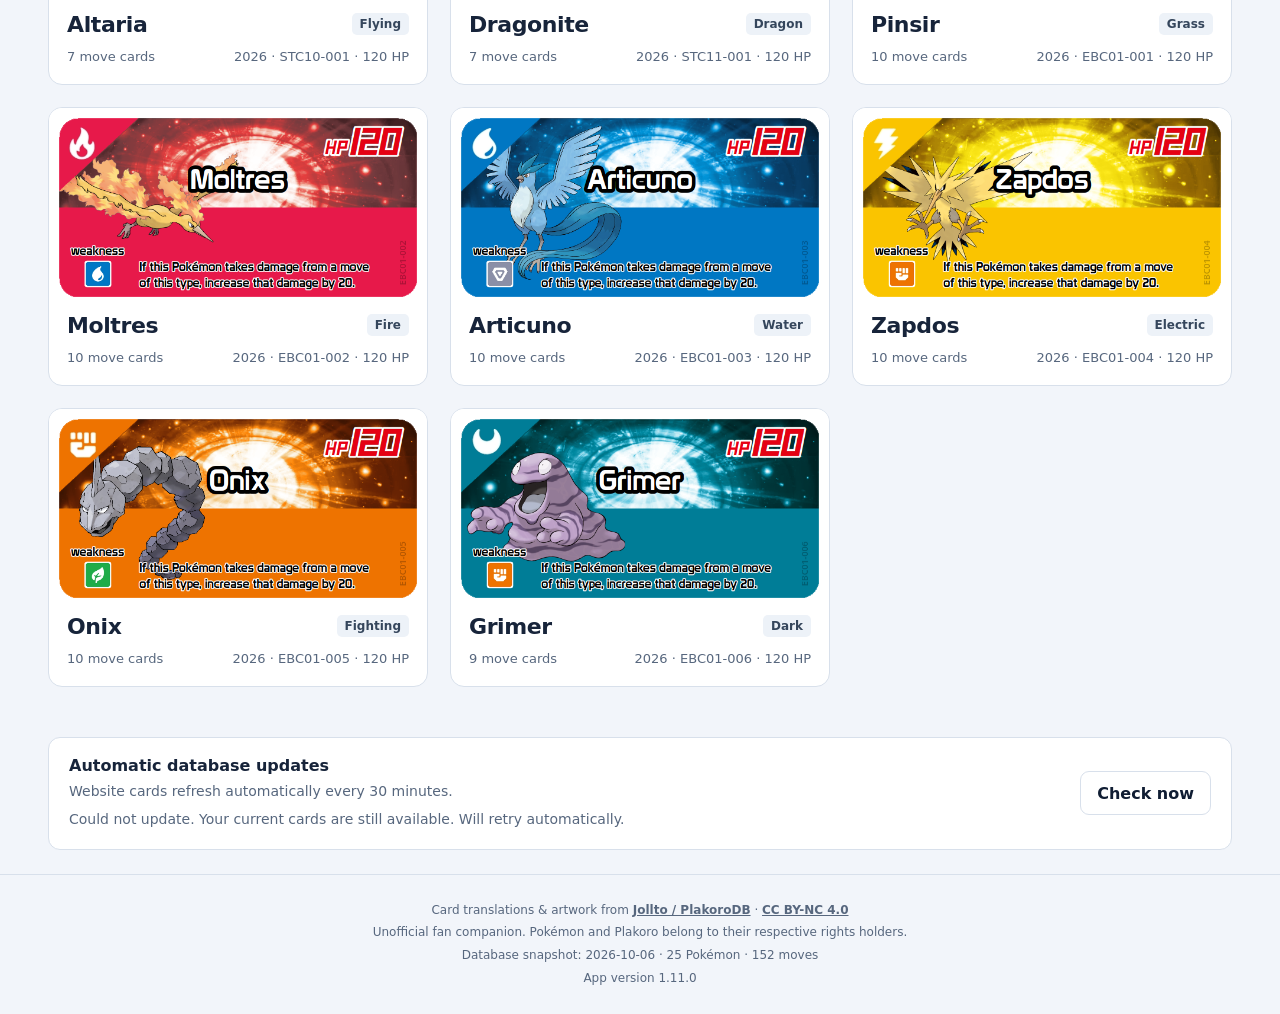
==== commit 82dc017f: "Add automatic website card publishing" ====
--- a/index.html
+++ b/index.html
@@ -1,3 +1,3 @@
 <!doctype html>
-<html lang="en"><head><meta charset="utf-8"><meta name="viewport" content="width=device-width,initial-scale=1,viewport-fit=cover"><meta name="theme-color" content="#101d33"><meta name="description" content="Browse Plakoro Pokémon and their move cards. Build a loadout with one Pokémon and four moves."><title>Plakoro Pokédex</title><link rel="icon" type="image/svg+xml" href="data:image/svg+xml,%3Csvg xmlns='http://www.w3.org/2000/svg' viewBox='0 0 32 32'%3E%3Crect width='32' height='32' rx='8' fill='%23df3546'/%3E%3Cpath d='M9 8h14v16H9z' fill='white'/%3E%3Cpath d='M12 12h8v3h-8zm0 6h8v3h-8z' fill='%23101d33'/%3E%3C/svg%3E"><link rel="stylesheet" href="style.css"><script defer src="data.js"></script><script defer src="card-cache.js?v=1.10.4"></script><script defer src="sync.js"></script><script defer src="enecoro-data.js"></script><script defer src="energy-icons.js"></script><script defer src="collection.js"></script><script defer src="chronicle-og.js?v=1.10.4"></script><script defer src="chronicle-data.js?v=1.10.4"></script><script defer src="chronicle-config.js"></script><script defer src="chronicle-sync.js?v=1.10.4"></script><script defer src="loadouts.js?v=1.10.4"></script><script defer src="rules-data.js"></script><script defer src="format-data.js?v=1.10.4"></script><script defer src="league.js?v=1.10.4"></script><script defer src="rules.js?v=1.10.2"></script><script defer src="features.js?v=1.10.4"></script><script defer src="app.js?v=1.10.4"></script></head>
-<body><header><div class="top"><a class="brand" href="#"><span class="brand-icon" aria-hidden="true">P</span><span>PLAKORO <b>POKÉDEX</b></span></a><span class="edition">CARD COMPANION</span></div><nav aria-label="Main navigation"><a id="dex-link" href="#">Pokémon</a><a id="enecoro-link" href="#enecoro">Enecoro</a><a id="rules-link" href="#rules">Rules</a><a id="loadout-link" href="#loadout">My loadout <span id="nav-count">0/4</span></a></nav></header><main id="app"></main><section class="update-panel" aria-label="Database updates"><div><strong>Automatic database updates</strong><p id="update-status" role="status">Checks when opened and every 15 minutes while in use.</p></div><button id="check-updates">Check now</button></section><footer>Card translations &amp; artwork from <a href="https://github.com/Jollto/PlakoroDB" target="_blank" rel="noopener">Jollto / PlakoroDB</a> · <a href="PlakoroDB-LICENSE.txt">CC BY-NC 4.0</a><br>Unofficial fan companion. Pokémon and Plakoro belong to their respective rights holders.<br><span id="snapshot"></span><br><span>App version 1.10.4</span></footer><div id="toast" role="status" aria-live="polite"></div><dialog id="card-dialog" aria-labelledby="dialog-title"><div class="dialog-bar"><h2 id="dialog-title"></h2><button id="close-dialog" aria-label="Close card details">Close ✕</button></div><div id="dialog-content"></div></dialog><noscript>This app needs JavaScript to show Pokémon and build loadouts.</noscript></body></html>
+<html lang="en"><head><meta charset="utf-8"><meta name="viewport" content="width=device-width,initial-scale=1,viewport-fit=cover"><meta name="theme-color" content="#101d33"><meta name="description" content="Browse Plakoro Pokémon and their move cards. Build a loadout with one Pokémon and four moves."><title>Plakoro Pokédex</title><link rel="icon" type="image/svg+xml" href="data:image/svg+xml,%3Csvg xmlns='http://www.w3.org/2000/svg' viewBox='0 0 32 32'%3E%3Crect width='32' height='32' rx='8' fill='%23df3546'/%3E%3Cpath d='M9 8h14v16H9z' fill='white'/%3E%3Cpath d='M12 12h8v3h-8zm0 6h8v3h-8z' fill='%23101d33'/%3E%3C/svg%3E"><link rel="stylesheet" href="style.css"><script defer src="data.js"></script><script defer src="card-cache.js?v=1.10.4"></script><script defer src="published-cards.js?v=1.11.0"></script><script defer src="sync.js?v=1.11.0"></script><script defer src="enecoro-data.js"></script><script defer src="energy-icons.js"></script><script defer src="collection.js"></script><script defer src="chronicle-og.js?v=1.10.4"></script><script defer src="chronicle-data.js?v=1.10.4"></script><script defer src="chronicle-config.js"></script><script defer src="chronicle-sync.js?v=1.11.0"></script><script defer src="loadouts.js?v=1.10.4"></script><script defer src="rules-data.js"></script><script defer src="format-data.js?v=1.10.4"></script><script defer src="league.js?v=1.10.4"></script><script defer src="rules.js?v=20261126"></script><script defer src="features.js?v=1.10.4"></script><script defer src="app.js?v=1.11.0"></script></head>
+<body><header><div class="top"><a class="brand" href="#"><span class="brand-icon" aria-hidden="true">P</span><span>PLAKORO <b>POKÉDEX</b></span></a><span class="edition">CARD COMPANION</span></div><nav aria-label="Main navigation"><a id="dex-link" href="#">Pokémon</a><a id="enecoro-link" href="#enecoro">Enecoro</a><a id="rules-link" href="rules.html">Rules</a><a id="loadout-link" href="#loadout">My loadout <span id="nav-count">0/4</span></a></nav></header><main id="app"></main><section class="update-panel" aria-label="Database updates"><div><strong>Automatic database updates</strong><p id="published-status" class="meta">Website cards refresh automatically every 30 minutes.</p><p id="update-status" role="status">Checks when opened and every 15 minutes while in use.</p></div><button id="check-updates">Check now</button></section><footer>Card translations &amp; artwork from <a href="https://github.com/Jollto/PlakoroDB" target="_blank" rel="noopener">Jollto / PlakoroDB</a> · <a href="PlakoroDB-LICENSE.txt">CC BY-NC 4.0</a><br>Unofficial fan companion. Pokémon and Plakoro belong to their respective rights holders.<br><span id="snapshot"></span><br><span>App version 1.11.0</span></footer><div id="toast" role="status" aria-live="polite"></div><dialog id="card-dialog" aria-labelledby="dialog-title"><div class="dialog-bar"><h2 id="dialog-title"></h2><button id="close-dialog" aria-label="Close card details">Close ✕</button></div><div id="dialog-content"></div></dialog><noscript>This app needs JavaScript to show Pokémon and build loadouts.</noscript></body></html>
